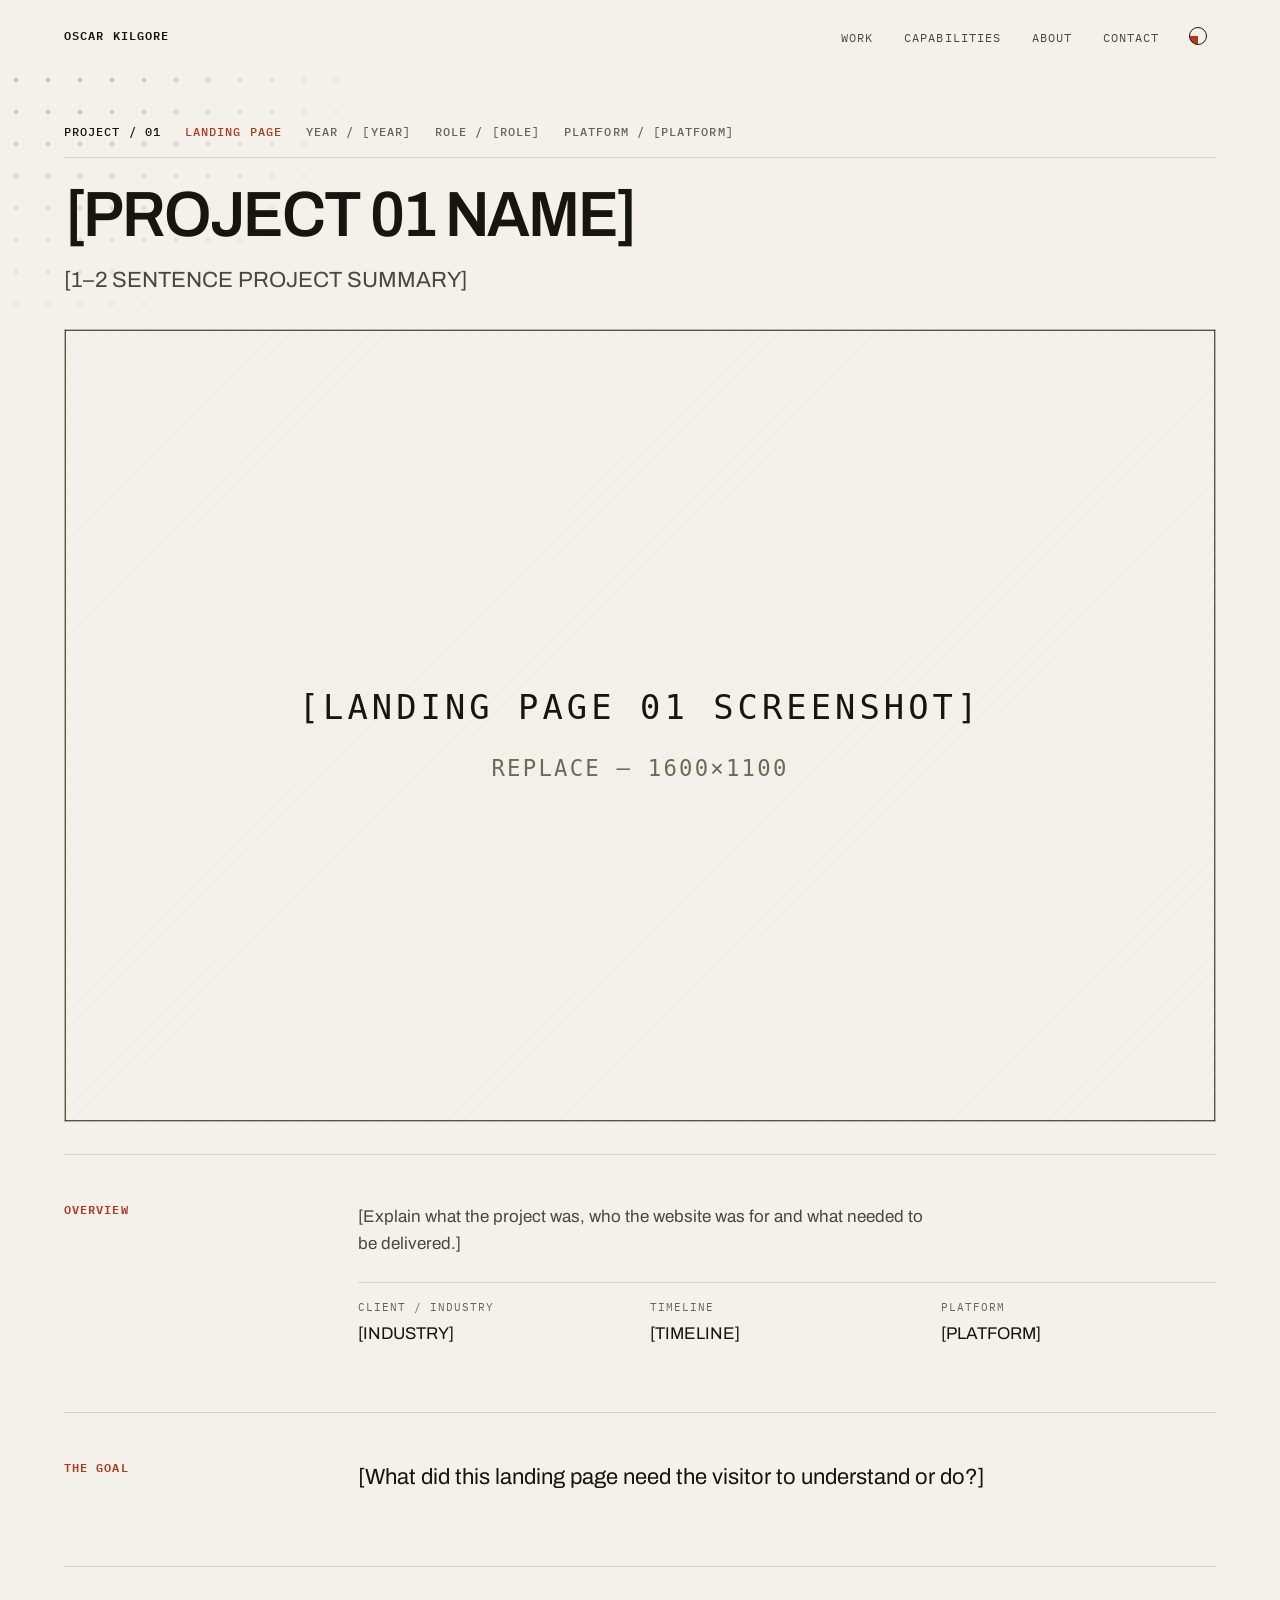
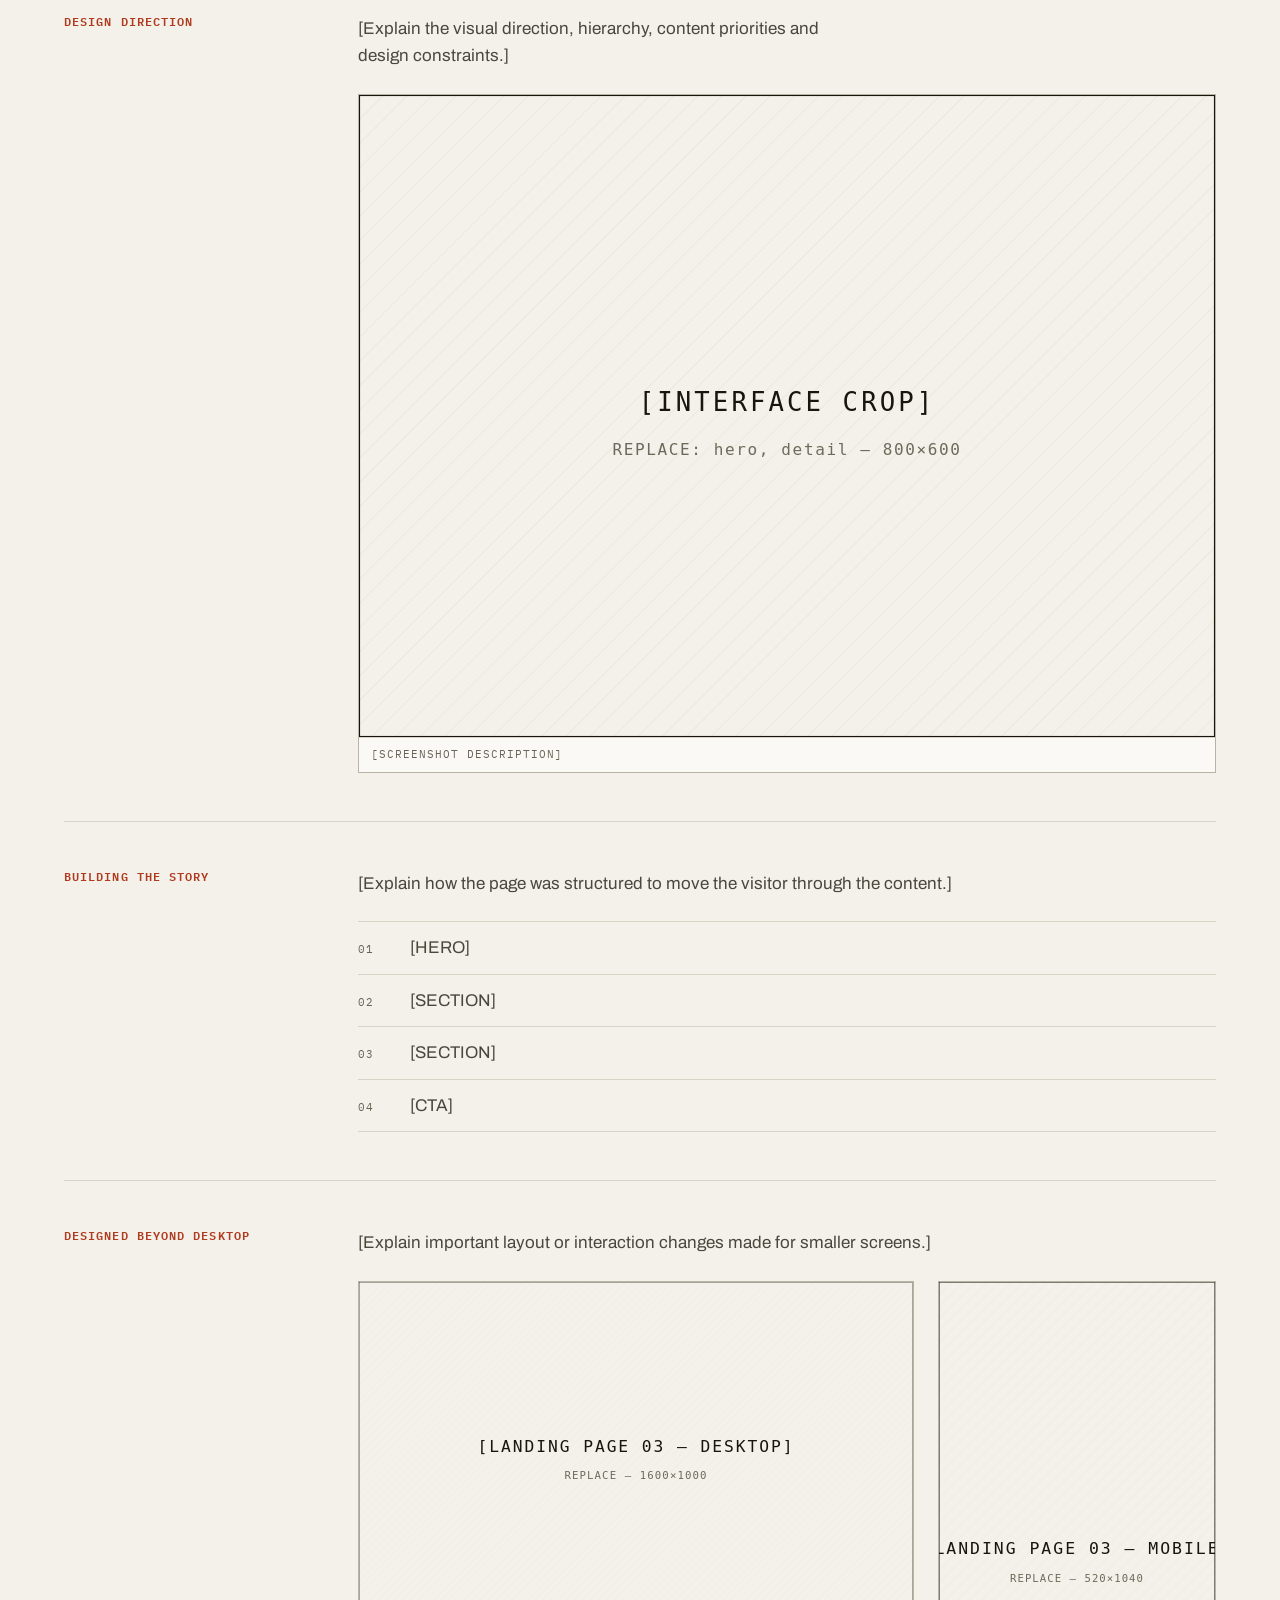
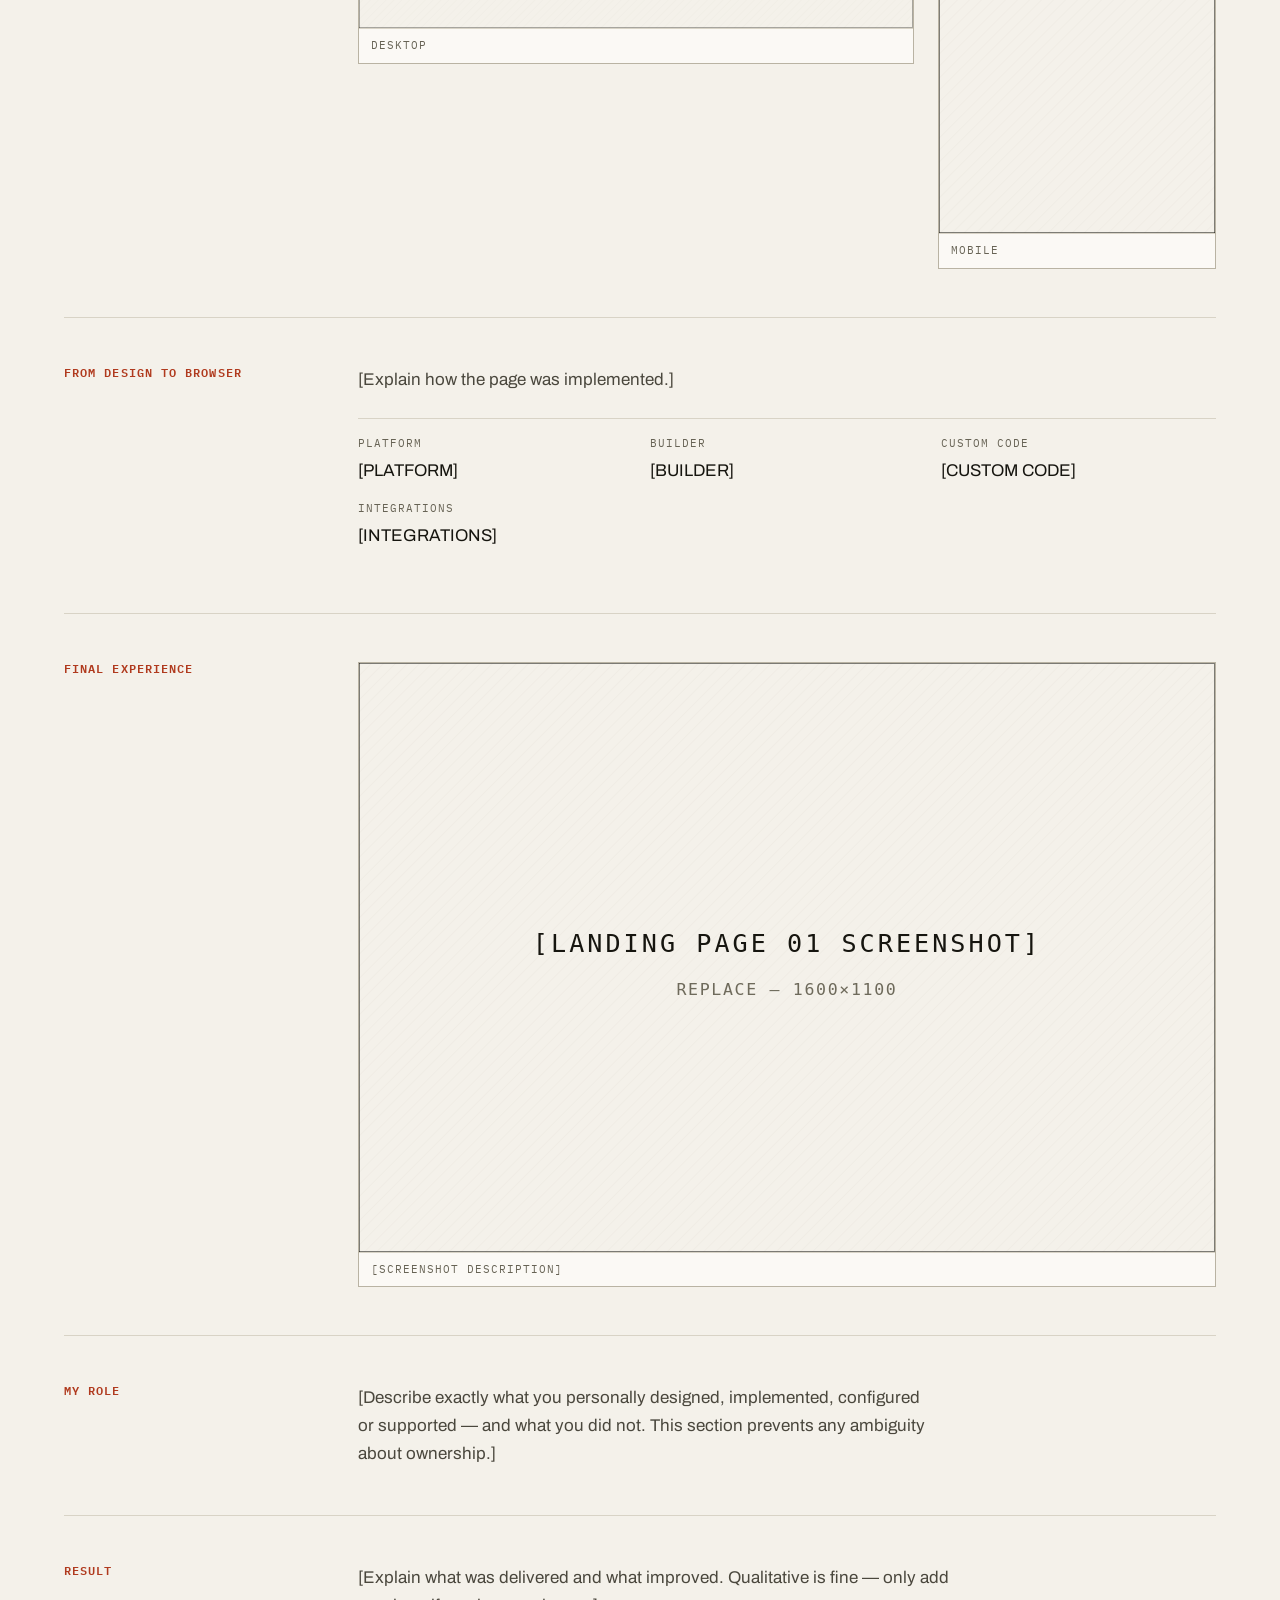
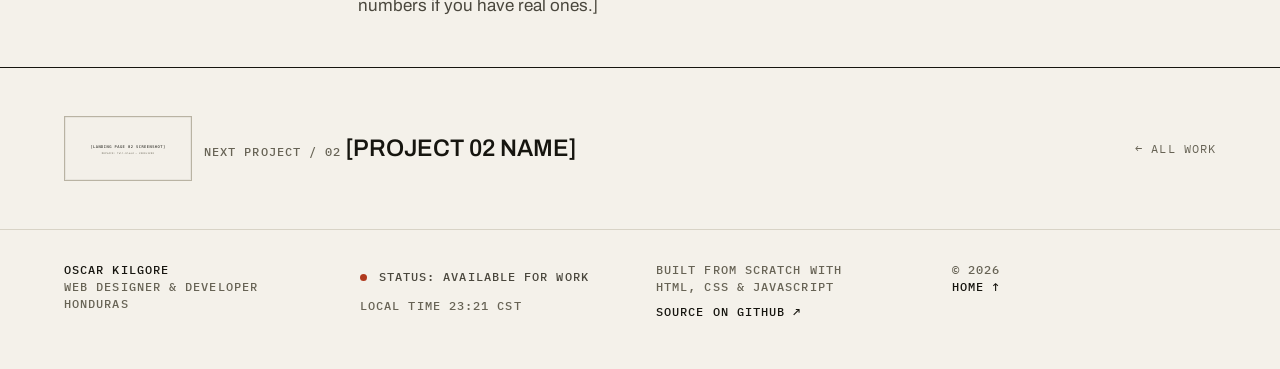
==== projects/landing-page-01/index.html @ 0d0167dd "V2: reposition as web designer & developer, add visual work and atmosphere Homepage now leads with v" ====
<!DOCTYPE html>
<html lang="en">
<head>
<meta charset="utf-8">
<meta name="viewport" content="width=device-width, initial-scale=1">

<title>[PROJECT 01 NAME] — Landing page — Oscar Kilgore</title>
<meta name="description" content="[ONE-SENTENCE PROJECT SUMMARY] — landing page designed and built by Oscar Kilgore.">
<meta name="author" content="Oscar Kilgore">

<!-- TODO: set the canonical once the domain is live. -->
<link rel="canonical" href="https://example.com/projects/landing-page-01/">
<meta property="og:type" content="article">
<meta property="og:title" content="[PROJECT 01 NAME] — Oscar Kilgore">
<meta name="theme-color" content="#f4f1ea" media="(prefers-color-scheme: light)">
<meta name="theme-color" content="#14130f" media="(prefers-color-scheme: dark)">

<link rel="preconnect" href="https://fonts.googleapis.com">
<link rel="preconnect" href="https://fonts.gstatic.com" crossorigin>
<link rel="stylesheet" href="https://fonts.googleapis.com/css2?family=Archivo:wdth,wght@62..125,100..900&family=IBM+Plex+Mono:wght@400;500;600&display=swap">

<link rel="stylesheet" href="../../assets/css/main.css">
<link rel="stylesheet" href="../../assets/css/components.css">
<link rel="stylesheet" href="../../assets/css/responsive.css">
<link rel="stylesheet" href="../../assets/css/atmosphere.css">
<link rel="stylesheet" href="../../assets/css/project-page.css">

<script>
  document.documentElement.classList.add('js');
  try {
    var t = localStorage.getItem('ok-theme');
    if (t) document.documentElement.setAttribute('data-theme', t);
  } catch (e) {}
</script>
</head>

<body>
<a class="skip-link" href="#main">Skip to content</a>

<div class="atmos" aria-hidden="true">
  <div class="atmos__base"></div>
  <div class="atmos__glow" data-atmos-glow></div>
</div>

<header class="masthead" data-masthead>
  <div class="masthead__inner">
    <a class="wordmark" href="../../index.html" aria-label="Oscar Kilgore — home">
      O<span class="wordmark__rest">scar&nbsp;</span>K<span class="wordmark__rest">ilgore</span><span class="wordmark__dot" aria-hidden="true"></span>
    </a>
    <div class="masthead__end">
      <nav class="nav" aria-label="Primary">
        <ul class="nav__list">
          <li><a class="nav__link" href="../../index.html#work"><span class="nav__roll" aria-hidden="true"><span>Work</span><span>Work</span></span><span class="visually-hidden">Work</span></a></li>
          <li><a class="nav__link" href="../../index.html#capabilities"><span class="nav__roll" aria-hidden="true"><span>Capabilities</span><span>Capabilities</span></span><span class="visually-hidden">Capabilities</span></a></li>
          <li><a class="nav__link" href="../../index.html#about"><span class="nav__roll" aria-hidden="true"><span>About</span><span>About</span></span><span class="visually-hidden">About</span></a></li>
          <li><a class="nav__link" href="../../index.html#contact"><span class="nav__roll" aria-hidden="true"><span>Contact</span><span>Contact</span></span><span class="visually-hidden">Contact</span></a></li>
        </ul>
      </nav>

      <div class="theme" data-theme-picker>
        <button class="theme__trigger" type="button" aria-expanded="false" aria-controls="theme-panel" aria-label="Colour theme" data-theme-trigger>
          <span class="theme__chip" aria-hidden="true"></span>
        </button>
        <div class="theme__panel" id="theme-panel" hidden data-theme-panel>
          <span class="theme__caption mono">Palette</span>
          <div class="theme__wheel" role="radiogroup" aria-label="Colour theme">
            <button class="theme__option" type="button" role="radio" aria-checked="true" tabindex="0" data-theme-value="auto" style="--chip-paper:#f4f1ea;--chip-ink:#16150f;--chip-accent:#14130f"><span class="theme__chip" aria-hidden="true"></span>Auto</button>
            <button class="theme__option" type="button" role="radio" aria-checked="false" tabindex="-1" data-theme-value="paper" style="--chip-paper:#f4f1ea;--chip-ink:#16150f;--chip-accent:#b03a1e"><span class="theme__chip" aria-hidden="true"></span>Paper</button>
            <button class="theme__option" type="button" role="radio" aria-checked="false" tabindex="-1" data-theme-value="blueprint" style="--chip-paper:#eef1f5;--chip-ink:#10151c;--chip-accent:#2b4a9b"><span class="theme__chip" aria-hidden="true"></span>Blueprint</button>
            <button class="theme__option" type="button" role="radio" aria-checked="false" tabindex="-1" data-theme-value="moss" style="--chip-paper:#f2f0e6;--chip-ink:#14170f;--chip-accent:#3f6b3a"><span class="theme__chip" aria-hidden="true"></span>Moss</button>
            <button class="theme__option" type="button" role="radio" aria-checked="false" tabindex="-1" data-theme-value="ink" style="--chip-paper:#14130f;--chip-ink:#efebe0;--chip-accent:#e4643f"><span class="theme__chip" aria-hidden="true"></span>Ink</button>
            <button class="theme__option" type="button" role="radio" aria-checked="false" tabindex="-1" data-theme-value="carbon" style="--chip-paper:#0f1216;--chip-ink:#e6ebf2;--chip-accent:#e0a020"><span class="theme__chip" aria-hidden="true"></span>Carbon</button>
          </div>
        </div>
      </div>
    </div>
  </div>
</header>

<main id="main">

  <!-- ======================================================================
       Project hero
       ====================================================================== -->
  <section class="pp-hero shell">
    <p class="pp-hero__meta mono">
      <span class="mono--ink">Project / 01</span>
      <span class="mono--accent">Landing page</span>
      <span>Year / [YEAR]</span>
      <span>Role / [ROLE]</span>
      <span>Platform / [PLATFORM]</span>
    </p>

    <h1 class="pp-hero__title">[PROJECT 01 NAME]</h1>
    <p class="pp-hero__summary">[1–2 SENTENCE PROJECT SUMMARY]</p>

    <figure class="shot pp-hero__shot">
      <img src="../../assets/images/placeholders/landing-01.svg" alt="Placeholder: landing page 01 hero screenshot" width="1600" height="1100" fetchpriority="high" decoding="async">
    </figure>
  </section>

  <div class="pp-body shell">

  <section class="pp-section">
    <div class="pp-section__inner">
      <h2 class="pp-section__title">Overview</h2>
      <div class="pp-section__content">
        <div class="pp-prose">
        <p>[Explain what the project was, who the website was for and what needed to be delivered.]</p>
        </div>
        <dl class="pp-facts">
          <div><dt>Client / industry</dt><dd>[INDUSTRY]</dd></div>
          <div><dt>Timeline</dt><dd>[TIMELINE]</dd></div>
          <div><dt>Platform</dt><dd>[PLATFORM]</dd></div>
        </dl>
        <!-- Delete any fact above that has no real value. -->
      </div>
    </div>
  </section>

  <section class="pp-section">
    <div class="pp-section__inner">
      <h2 class="pp-section__title">The goal</h2>
      <div class="pp-section__content">
        <p class="pp-section__lead">[What did this landing page need the visitor to understand or do?]</p>
      </div>
    </div>
  </section>

  <section class="pp-section">
    <div class="pp-section__inner">
      <h2 class="pp-section__title">Design direction</h2>
      <div class="pp-section__content">
        <div class="pp-prose">
        <p>[Explain the visual direction, hierarchy, content priorities and design constraints.]</p>
        </div>
        <div class="pp-figures">
          <figure class="shot">
            <img src="../../assets/images/placeholders/hero-b.svg" alt="Placeholder: design detail" width="800" height="600" loading="lazy" decoding="async">
            <figcaption>[SCREENSHOT DESCRIPTION]</figcaption>
          </figure>
        </div>
      </div>
    </div>
  </section>

  <section class="pp-section">
    <div class="pp-section__inner">
      <h2 class="pp-section__title">Building the story</h2>
      <div class="pp-section__content">
        <div class="pp-prose">
        <p>[Explain how the page was structured to move the visitor through the content.]</p>
        </div>
        <ol class="pp-structure">
          <li data-step="01">[HERO]</li>
          <li data-step="02">[SECTION]</li>
          <li data-step="03">[SECTION]</li>
          <li data-step="04">[CTA]</li>
        </ol>
        <!-- Only list sections that actually exist on the page. -->
      </div>
    </div>
  </section>

  <section class="pp-section">
    <div class="pp-section__inner">
      <h2 class="pp-section__title">Designed beyond desktop</h2>
      <div class="pp-section__content">
        <div class="pp-prose">
        <p>[Explain important layout or interaction changes made for smaller screens.]</p>
        </div>
        <div class="pp-figures pp-figures--pair">
          <figure class="shot">
            <img src="../../assets/images/placeholders/landing-03.svg" alt="Placeholder: desktop layout" width="1600" height="1000" loading="lazy" decoding="async">
            <figcaption>Desktop</figcaption>
          </figure>
          <figure class="shot">
            <img src="../../assets/images/placeholders/landing-03-mobile.svg" alt="Placeholder: mobile layout" width="520" height="1040" loading="lazy" decoding="async">
            <figcaption>Mobile</figcaption>
          </figure>
        </div>
        <!-- No mobile screenshot? Delete this whole section. -->
      </div>
    </div>
  </section>

  <section class="pp-section">
    <div class="pp-section__inner">
      <h2 class="pp-section__title">From design to browser</h2>
      <div class="pp-section__content">
        <div class="pp-prose">
        <p>[Explain how the page was implemented.]</p>
        </div>
        <dl class="pp-facts">
          <div><dt>Platform</dt><dd>[PLATFORM]</dd></div>
          <div><dt>Builder</dt><dd>[BUILDER]</dd></div>
          <div><dt>Custom code</dt><dd>[CUSTOM CODE]</dd></div>
          <div><dt>Integrations</dt><dd>[INTEGRATIONS]</dd></div>
        </dl>
      </div>
    </div>
  </section>

  <section class="pp-section pp-section--final">
    <div class="pp-section__inner">
      <h2 class="pp-section__title">Final experience</h2>
      <div class="pp-section__content">
        <figure class="shot">
          <img src="../../assets/images/placeholders/landing-01.svg" alt="Placeholder: finished landing page" width="1600" height="1100" loading="lazy" decoding="async">
          <figcaption>[SCREENSHOT DESCRIPTION]</figcaption>
        </figure>
      </div>
    </div>
  </section>

  <section class="pp-section">
    <div class="pp-section__inner">
      <h2 class="pp-section__title">My role</h2>
      <div class="pp-section__content">
        <div class="pp-prose">
        <p>[Describe exactly what you personally designed, implemented, configured or supported — and what you did not. This section prevents any ambiguity about ownership.]</p>
        </div>
      </div>
    </div>
  </section>

  <section class="pp-section">
    <div class="pp-section__inner">
      <h2 class="pp-section__title">Result</h2>
      <div class="pp-section__content">
        <div class="pp-prose">
        <p>[Explain what was delivered and what improved. Qualitative is fine — only add numbers if you have real ones.]</p>
        </div>
      </div>
    </div>
  </section>
  </div>

  <!-- ======================================================================
       Project navigation
       ====================================================================== -->
  <nav class="pp-next shell" aria-label="Project navigation">
    <a class="pp-next__link" href="../../projects/landing-page-02/">
      <figure class="shot pp-next__shot">
        <img src="../../assets/images/placeholders/landing-02.svg" alt="Placeholder: landing page 02 screenshot" width="2400" height="1200" loading="lazy" decoding="async">
      </figure>
      <span>
        <span class="mono">Next project / 02</span>
        <span class="pp-next__title">[PROJECT 02 NAME]</span>
      </span>
    </a>
    <a class="pp-next__all" href="../../index.html#work"><span aria-hidden="true">←</span> All work</a>
  </nav>

</main>

<footer class="colophon shell">
  <div class="colophon__grid">
    <div>
      <p class="mono mono--ink">Oscar Kilgore</p>
      <p class="mono">Web Designer &amp; Developer</p>
      <p class="mono">Honduras</p>
    </div>
    <div>
      <p class="mono colophon__status"><span class="pip" aria-hidden="true"></span>Status: available for work</p>
      <p class="mono mt-2">Local time <span data-local-time>—</span></p>
    </div>
    <div>
      <p class="mono">Built from scratch with<br>HTML, CSS &amp; JavaScript</p>
      <p class="mono mt-2"><a class="link" href="https://github.com/Oskr10/okilgore" target="_blank" rel="noopener" data-cursor="external">Source on GitHub ↗</a></p>
    </div>
    <div>
      <p class="mono">&copy; <span data-year>2026</span></p>
      <p class="mono"><a class="link" href="../../index.html">Home ↑</a></p>
    </div>
  </div>
</footer>

<script src="../../assets/js/utils.js" defer></script>
<script src="../../assets/js/theme.js" defer></script>
<script src="../../assets/js/atmosphere.js" defer></script>
<script src="../../assets/js/cursor.js" defer></script>
<script src="../../assets/js/magnetic.js" defer></script>
<script src="../../assets/js/main.js" defer></script>
</body>
</html>
---- assets/css/main.css ----
/* ==========================================================================
   main.css — design tokens, reset, base typography, layout primitives
   Oscar Kilgore — portfolio
   --------------------------------------------------------------------------
   Load order: main.css → components.css → responsive.css
   Everything below is mobile-first. Breakpoint work lives in responsive.css.
   ========================================================================== */

/* --------------------------------------------------------------------------
   1. Tokens
   -------------------------------------------------------------------------- */

:root {
  /* --- Colour ------------------------------------------------------------
     Warm off-white paper, warm near-black ink, one accent (vermilion).
     Every value below is contrast-checked against its intended background;
     --ink-3 is the lightest text tone permitted on --paper (4.8:1).        */
  --paper:        #f4f1ea;
  --paper-sunk:   #ece8de;  /* recessed bands, code wells */
  --paper-raised: #fbf9f5;  /* preview surfaces */
  --ink:          #16150f;  /* primary type                      16.3:1 */
  --ink-2:        #4a473d;  /* secondary type                     8.4:1 */
  --ink-3:        #676355;  /* metadata, mono labels              4.8:1 */
  --rule:         #d8d3c6;  /* hairlines */
  --rule-strong:  #b9b3a3;
  --accent:       #b03a1e;  /* interaction, labels, links         5.4:1 */
  --accent-wash:  rgba(176, 58, 30, 0.08);

  /* --- Derived surfaces ---------------------------------------------------
     ONE formula, every palette. Because --ink is always the contrast colour
     of its theme, mixing toward it darkens light palettes and lightens dark
     ones automatically — no per-theme pattern values anywhere.

     97% lands at roughly 2.5 L* on light themes and 3.0 L* on dark: read as
     texture, not as a grid. The value is capped by contrast, not taste —
     every text tone still clears AA when it lands directly on a pattern
     stroke. See the contrast note in README.

     --card-bg exists so Opening Hand cards have a guaranteed OPAQUE surface.
     The pattern must never show through a card.                            */
  --pattern:           transparent;   /* fallback: no pattern at all */
  --pattern-sunk:      transparent;
  --card-bg:           var(--paper-raised);
  --card-bg-personal:  var(--paper-sunk);

  /* Spotlight position, written by atmosphere.js. */
  --glow-x: 50%;
  --glow-y: 30%;

  /* --- Type --------------------------------------------------------------
     Two families only. Archivo is a variable font (wght 100–900,
     wdth 62–125) — the weight axis drives the hero interaction, and the
     width axis gives display type range without loading a third family.  */
  --font-sans: "Archivo", "Helvetica Neue", Helvetica, Arial, sans-serif;
  --font-mono: "IBM Plex Mono", ui-monospace, "SFMono-Regular", Consolas, monospace;

  /* Fluid type scale. Ratio ~1.22 mobile, ~1.30 desktop. */
  --fs-micro:   0.6875rem;                                    /* 11px  mono ticks */
  --fs-mono:    0.75rem;                                      /* 12px  labels     */
  --fs-body:    clamp(1rem, 0.97rem + 0.15vw, 1.0625rem);     /* 16–17 */
  --fs-lead:    clamp(1.125rem, 1.04rem + 0.42vw, 1.375rem);  /* 18–22 */
  --fs-3:       clamp(1.25rem, 1.14rem + 0.55vw, 1.5rem);     /* 20–24 */
  --fs-2:       clamp(1.75rem, 1.25rem + 2.5vw, 3rem);        /* 28–48 */
  --fs-1:       clamp(2.25rem, 1.4rem + 4.2vw, 4rem);         /* 36–64 */
  --fs-display: clamp(2.5rem, 1.1rem + 6.2vw, 5.5rem);        /* 40–88 */
  --fs-index:   clamp(1.5rem, 0.95rem + 2.6vw, 2.75rem);      /* project titles */
  --fs-numeral: clamp(2.5rem, 1.5rem + 4.5vw, 5rem);          /* oversize numerals */

  --lh-tight:  1.02;
  --lh-snug:   1.14;
  --lh-normal: 1.5;
  --lh-loose:  1.62;

  --tracking-mono: 0.09em;
  --tracking-display: -0.025em;

  --measure: 60ch;       /* comfortable reading width */
  --measure-narrow: 44ch;

  /* --- Space -------------------------------------------------------------
     One scale, used everywhere. No arbitrary pixel values in components.  */
  --sp-1: 0.25rem;
  --sp-2: 0.5rem;
  --sp-3: 0.75rem;
  --sp-4: 1rem;
  --sp-5: 1.5rem;
  --sp-6: 2rem;
  --sp-7: 3rem;
  --sp-8: 4rem;
  --sp-9: 6rem;
  --sp-10: 8rem;

  /* Section rhythm and page gutters scale with viewport, not breakpoints. */
  --section-y: clamp(4rem, 9vw, 8.5rem);
  --page-x:    clamp(1.25rem, 5vw, 5rem);
  --gutter:    clamp(1rem, 2vw, 2rem);
  --grid-cols: 12;

  /* --- Motion ------------------------------------------------------------
     Fast = state feedback. Medium = element transitions.
     Slow = reveals and large transforms. Spring is for pointer-driven
     movement only (magnetic, preview inertia).                            */
  --dur-fast:   160ms;
  --dur-med:    320ms;
  --dur-slow:   640ms;
  --ease-out:    cubic-bezier(0.22, 1, 0.36, 1);
  --ease-in-out: cubic-bezier(0.65, 0, 0.35, 1);
  --ease-spring: cubic-bezier(0.34, 1.4, 0.5, 1);

  --hairline: 1px;
  --focus-ring: 2px;
}

/* Default behaviour ("auto"): follow the operating system. */
@media (prefers-color-scheme: dark) {
  :root {
    --paper:        #14130f;
    --paper-sunk:   #1b1a15;
    --paper-raised: #201e18;
    --ink:          #efebe0;
    --ink-2:        #b4ae9e;
    --ink-3:        #8d8878;
    --rule:         #2e2c25;
    --rule-strong:  #45423a;
    --accent:       #e4643f;
    --accent-wash:  rgba(228, 100, 63, 0.11);
  }
}

/* --------------------------------------------------------------------------
   1b. Palettes
   --------------------------------------------------------------------------
   Every theme is the same eleven custom properties with different values —
   no component rule anywhere in the site knows a theme exists. `[data-theme]`
   is set on <html> before first paint (see the inline script in index.html)
   and outranks the media query above by specificity, so an explicit choice
   always wins over the system preference.

   `auto` deliberately declares nothing: it falls through to :root plus the
   media query.

   Contrast is checked per palette. --ink-3 is the lightest tone permitted on
   --paper in each and clears 4.5:1; every --accent clears 4.5:1 as well.
   -------------------------------------------------------------------------- */

/* Paper — warm off-white, vermilion. The default look, pinned. */
:root[data-theme="paper"] {
  --paper:        #f4f1ea;
  --paper-sunk:   #ece8de;
  --paper-raised: #fbf9f5;
  --ink:          #16150f;
  --ink-2:        #4a473d;
  --ink-3:        #676355;
  --rule:         #d8d3c6;
  --rule-strong:  #b9b3a3;
  --accent:       #b03a1e;
  --accent-wash:  rgba(176, 58, 30, 0.08);
}

/* Blueprint — cool grey paper, drafting-ink blue. */
:root[data-theme="blueprint"] {
  --paper:        #eef1f5;
  --paper-sunk:   #e3e8ef;
  --paper-raised: #f7f9fb;
  --ink:          #10151c;
  --ink-2:        #3c4654;
  --ink-3:        #576475;
  --rule:         #cdd5df;
  --rule-strong:  #a6b1c0;
  --accent:       #2b4a9b;
  --accent-wash:  rgba(43, 74, 155, 0.08);
}

/* Moss — warm sand paper, deep green. */
:root[data-theme="moss"] {
  --paper:        #f2f0e6;
  --paper-sunk:   #e9e6d9;
  --paper-raised: #f9f8f2;
  --ink:          #14170f;
  --ink-2:        #454a3a;
  --ink-3:        #5f6451;
  --rule:         #d7d3c2;
  --rule-strong:  #b4b09c;
  --accent:       #3f6b3a;
  --accent-wash:  rgba(63, 107, 58, 0.09);
}

/* Ink — warm dark, ember. */
:root[data-theme="ink"] {
  --paper:        #14130f;
  --paper-sunk:   #1b1a15;
  --paper-raised: #201e18;
  --ink:          #efebe0;
  --ink-2:        #b4ae9e;
  --ink-3:        #8d8878;
  --rule:         #2e2c25;
  --rule-strong:  #45423a;
  --accent:       #e4643f;
  --accent-wash:  rgba(228, 100, 63, 0.11);
}

/* Carbon — cool near-black, signal amber. */
:root[data-theme="carbon"] {
  --paper:        #0f1216;
  --paper-sunk:   #151920;
  --paper-raised: #1b2028;
  --ink:          #e6ebf2;
  --ink-2:        #a3adbb;
  --ink-3:        #7e8995;
  --rule:         #262c35;
  --rule-strong:  #3a424e;
  --accent:       #e0a020;
  --accent-wash:  rgba(224, 160, 32, 0.11);
}

/* --------------------------------------------------------------------------
   2. Reset — only what is actually needed
   -------------------------------------------------------------------------- */

*,
*::before,
*::after { box-sizing: border-box; }

html {
  -webkit-text-size-adjust: 100%;
  scroll-behavior: smooth;
  scroll-padding-top: 6rem; /* clears the sticky masthead on anchor jumps */
}

body,
h1, h2, h3, h4, p, figure, blockquote, dl, dd, ol, ul {
  margin: 0;
}

ol[class],
ul[class] {
  list-style: none;
  padding: 0;
}

/* height:auto matters: the images carry width/height attributes to reserve
   layout space, and without it max-width:100% would squash the aspect ratio. */
img,
svg {
  display: block;
  max-width: 100%;
  height: auto;
}

button,
input,
textarea,
select {
  font: inherit;
  color: inherit;
}

/* --------------------------------------------------------------------------
   3. Base
   -------------------------------------------------------------------------- */

body {
  background-color: var(--paper);
  color: var(--ink);
  font-family: var(--font-sans);
  font-size: var(--fs-body);
  font-variation-settings: "wght" 400, "wdth" 100;
  line-height: var(--lh-loose);
  font-synthesis-weight: none;
  -webkit-font-smoothing: antialiased;
  text-rendering: optimizeLegibility;
}

/* Deliberately NOT `overflow-x: hidden` on <body>. It makes the body a
   scroll container, which breaks programmatic scrolling and position:
   sticky. The pointer-following layers are position:fixed and clamped to
   the viewport in JS, so there is nothing to clip. */

h1, h2, h3, h4 {
  font-weight: 400; /* weight comes from font-variation-settings, not synthesis */
  line-height: var(--lh-snug);
  letter-spacing: var(--tracking-display);
  text-wrap: balance;
}

p { text-wrap: pretty; }

::selection {
  background-color: var(--accent);
  color: var(--paper);
}

/* Links inherit colour by default; components opt into accent explicitly. */
a {
  color: inherit;
  text-decoration: none;
}

/* --- Focus -------------------------------------------------------------
   Visible, high-contrast, and never removed. :focus-visible keeps it off
   mouse clicks without punishing keyboard users.                         */
:focus-visible {
  outline: var(--focus-ring) solid var(--accent);
  outline-offset: 3px;
  border-radius: 1px;
}

/* --------------------------------------------------------------------------
   4. Layout primitives
   -------------------------------------------------------------------------- */

/* The page rail. Sections opt out of it deliberately (see .bleed). */
.shell {
  padding-inline: var(--page-x);
  margin-inline: auto;
  max-width: 96rem;
}

/* 12-column grid. Children position themselves with .col-* utilities so
   layouts stay declarative in the HTML rather than hidden in ad-hoc CSS. */
.grid {
  display: grid;
  grid-template-columns: repeat(var(--grid-cols), minmax(0, 1fr));
  column-gap: var(--gutter);
}

.section {
  padding-block: var(--section-y);
  position: relative;
}

.section--sunk { background-color: var(--paper-sunk); }

/* The section directly after the hero. The hero already supplies the space
   above it, so it does not need the full section rhythm on top. */
.section--after-hero { padding-top: var(--sp-6); }

/* Full-bleed hairline that sits flush with the page rail. */
.rule {
  border: 0;
  border-top: var(--hairline) solid var(--rule);
  margin: 0;
}

/* --------------------------------------------------------------------------
   5. Type utilities
   -------------------------------------------------------------------------- */

/* Monospace metadata: project numbers, categories, stack lists, status.
   Deliberately limited to small, uppercase, non-prose text. */
.mono {
  font-family: var(--font-mono);
  font-size: var(--fs-mono);
  font-weight: 500;
  letter-spacing: var(--tracking-mono);
  text-transform: uppercase;
  line-height: 1.4;
  color: var(--ink-3);
}

.mono--micro { font-size: var(--fs-micro); }
.mono--accent { color: var(--accent); }
.mono--ink { color: var(--ink); }

.lead {
  font-size: var(--fs-lead);
  line-height: var(--lh-normal);
  color: var(--ink-2);
  max-width: var(--measure);
  font-variation-settings: "wght" 380;
}

.prose {
  max-width: var(--measure);
  color: var(--ink-2);
}

.prose p + p { margin-top: var(--sp-4); }

.measure-narrow { max-width: var(--measure-narrow); }

/* The only spacing utilities on the site. Anything beyond a single-step
   nudge belongs in a component rule, not in the markup. */
.mb-5 { margin-bottom: var(--sp-5); }
.mt-2 { margin-top: var(--sp-2); }

/* Screen-reader-only, still focusable. */
.visually-hidden {
  position: absolute;
  width: 1px;
  height: 1px;
  padding: 0;
  margin: -1px;
  overflow: hidden;
  clip-path: inset(50%);
  white-space: nowrap;
}

/* Skip link — visible the moment it receives focus. */
.skip-link {
  position: absolute;
  top: var(--sp-3);
  left: var(--sp-3);
  z-index: 200;
  padding: var(--sp-3) var(--sp-4);
  background-color: var(--ink);
  color: var(--paper);
  font-family: var(--font-mono);
  font-size: var(--fs-mono);
  letter-spacing: var(--tracking-mono);
  text-transform: uppercase;
  transform: translateY(-160%);
  transition: transform var(--dur-fast) var(--ease-out);
}

.skip-link:focus-visible { transform: translateY(0); }

/* Marks unfinished content honestly rather than faking it. */
.pending {
  font-family: var(--font-mono);
  font-size: var(--fs-micro);
  letter-spacing: var(--tracking-mono);
  text-transform: uppercase;
  color: var(--accent);
  vertical-align: super;
  margin-left: 0.35em;
}

/* --------------------------------------------------------------------------
   6. Reduced motion
   --------------------------------------------------------------------------
   JS checks the same query and skips registering pointer-driven effects
   entirely (see utils.js). This block covers everything CSS-driven.
   Content is never hidden by a reveal that cannot run.
   -------------------------------------------------------------------------- */

@media (prefers-reduced-motion: reduce) {
  html { scroll-behavior: auto; }

  *,
  *::before,
  *::after {
    animation-duration: 1ms !important;
    animation-iteration-count: 1 !important;
    transition-duration: 1ms !important;
    scroll-behavior: auto !important;
  }

  /* Force every reveal to its resting state. */
  [data-reveal] > *,
  [data-reveal] {
    opacity: 1 !important;
    transform: none !important;
    clip-path: none !important;
  }
}

/* --------------------------------------------------------------------------
   Pattern colour — enabled only where color-mix() is available, so older
   browsers simply get no pattern rather than an unverified one.
   -------------------------------------------------------------------------- */

@supports (color: color-mix(in srgb, red 50%, blue)) {
  :root {
    --pattern:      color-mix(in srgb, var(--paper) 97%, var(--ink));
    --pattern-sunk: color-mix(in srgb, var(--paper-sunk) 97%, var(--ink));
  }
}
---- assets/css/components.css ----
/* ==========================================================================
   components.css — masthead, hero, work index, capabilities, contact, footer
   Oscar Kilgore — portfolio
   --------------------------------------------------------------------------
   Mobile-first. Desktop composition is layered on in responsive.css.
   Naming: block__element--modifier, state classes prefixed `is-`.
   ========================================================================== */

/* --------------------------------------------------------------------------
   Masthead
   -------------------------------------------------------------------------- */

.masthead {
  position: sticky;
  top: 0;
  z-index: 100;
  background-color: var(--paper);
  border-bottom: var(--hairline) solid transparent;
  transition: border-color var(--dur-med) var(--ease-out);
}

/* The rule only appears once the page has moved — the header is otherwise
   indistinguishable from the page, which is the point. */
.masthead.is-scrolled { border-bottom-color: var(--rule); }

.masthead__inner {
  display: flex;
  align-items: center;
  justify-content: space-between;
  gap: var(--sp-5);
  min-height: 4.5rem;
  padding-inline: var(--page-x);
  margin-inline: auto;
  max-width: 96rem;
}

/* Nav, theme wheel and menu button travel together on the right, so the
   masthead stays a two-part composition at every width. */
.masthead__end {
  display: flex;
  align-items: center;
  gap: clamp(0.75rem, 1.6vw, 1.75rem);
}

/* --- Wordmark ----------------------------------------------------------
   Reads "Oscar Kilgore" at rest. Once scrolled it contracts to "OK" by
   collapsing the two trailing letter groups; hovering or focusing expands
   it again. The transition is a discrete state change, not a per-frame
   animation, so animating max-inline-size here is cheap and safe.        */

.wordmark {
  display: inline-flex;
  align-items: baseline;
  font-size: var(--fs-mono);
  font-family: var(--font-mono);
  font-weight: 600;
  letter-spacing: var(--tracking-mono);
  text-transform: uppercase;
  white-space: nowrap;
  color: var(--ink);
  padding-block: var(--sp-2);
}

.wordmark__rest {
  display: inline-block;
  max-inline-size: 8ch;
  overflow: hidden;
  transition:
    max-inline-size var(--dur-med) var(--ease-in-out),
    opacity var(--dur-fast) var(--ease-out);
}

.masthead.is-scrolled .wordmark__rest {
  max-inline-size: 0;
  opacity: 0;
}

.masthead.is-scrolled .wordmark:hover .wordmark__rest,
.masthead.is-scrolled .wordmark:focus-visible .wordmark__rest {
  max-inline-size: 8ch;
  opacity: 1;
}

.wordmark__dot {
  inline-size: 0.3rem;
  block-size: 0.3rem;
  margin-inline-start: 0.55ch;
  border-radius: 50%;
  background-color: var(--accent);
  transform: scale(0);
  transition: transform var(--dur-med) var(--ease-spring);
}

.masthead.is-scrolled .wordmark__dot { transform: scale(1); }

/* --- Navigation --------------------------------------------------------
   Rolling-text hover: two stacked copies of the label inside a clipped
   box, moved with transform only.                                        */

.nav { display: none; } /* shown from the tablet breakpoint up */

.nav__list {
  display: flex;
  align-items: center;
  gap: clamp(1.25rem, 2.4vw, 2.5rem);
}

.nav__link {
  position: relative;
  display: inline-flex;
  align-items: baseline;
  gap: 0.1em;
  padding-block: var(--sp-3);
  font-family: var(--font-mono);
  font-size: var(--fs-mono);
  letter-spacing: var(--tracking-mono);
  text-transform: uppercase;
  color: var(--ink-2);
  transition: color var(--dur-fast) var(--ease-out);
}

.nav__roll {
  display: block;
  block-size: 1.4em;
  overflow: hidden;
}

.nav__roll span {
  display: block;
  transition: transform var(--dur-med) var(--ease-out);
}

.nav__link:hover .nav__roll span,
.nav__link:focus-visible .nav__roll span { transform: translateY(-100%); }

.nav__link:hover,
.nav__link:focus-visible { color: var(--ink); }

/* Active-section indicator. Set by main.js via aria-current. */
.nav__link::after {
  content: "";
  position: absolute;
  inset-inline: 0;
  bottom: var(--sp-2);
  block-size: var(--hairline);
  background-color: var(--accent);
  transform: scaleX(0);
  transform-origin: left;
  transition: transform var(--dur-med) var(--ease-out);
}

.nav__link[aria-current="true"] { color: var(--ink); }
.nav__link[aria-current="true"]::after { transform: scaleX(1); }

/* --- Mobile menu -------------------------------------------------------- */

.nav-toggle {
  display: inline-flex;
  align-items: center;
  gap: var(--sp-2);
  padding: var(--sp-3) 0;
  background: none;
  border: 0;
  cursor: pointer;
  font-family: var(--font-mono);
  font-size: var(--fs-mono);
  letter-spacing: var(--tracking-mono);
  text-transform: uppercase;
  color: var(--ink);
}

.nav-toggle__glyph {
  inline-size: 1.125rem;
  block-size: var(--hairline);
  background-color: currentColor;
  box-shadow: 0 -5px 0 currentColor, 0 5px 0 currentColor;
  transition: box-shadow var(--dur-fast) var(--ease-out);
}

.nav-toggle[aria-expanded="true"] .nav-toggle__glyph {
  box-shadow: 0 0 0 currentColor, 0 0 0 currentColor;
}

.drawer {
  position: fixed;
  inset: 4.5rem 0 auto 0;
  z-index: 99;
  background-color: var(--paper);
  border-block: var(--hairline) solid var(--rule);
  padding: var(--sp-4) var(--page-x) var(--sp-6);
  transform: translateY(-101%);
  visibility: hidden;
  transition:
    transform var(--dur-med) var(--ease-in-out),
    visibility 0s linear var(--dur-med);
}

.drawer.is-open {
  transform: translateY(0);
  visibility: visible;
  transition-delay: 0s;
}

.drawer__link {
  display: flex;
  align-items: baseline;
  justify-content: space-between;
  gap: var(--sp-4);
  padding-block: var(--sp-4);
  border-bottom: var(--hairline) solid var(--rule);
  font-size: var(--fs-3);
  font-variation-settings: "wght" 500;
}

.drawer__link:last-child { border-bottom: 0; }
.drawer__link:active { color: var(--accent); }

/* --------------------------------------------------------------------------
   Theme wheel
   --------------------------------------------------------------------------
   A swatch button in the masthead that opens a wheel of palettes. The chips
   are drawn with conic-gradients from three per-option custom properties,
   so each one is a literal preview of the palette it applies — no images,
   no hardcoded colours in the markup beyond the palette values themselves.
   -------------------------------------------------------------------------- */

.theme {
  position: relative;
  display: flex;
  align-items: center;
}

.theme__trigger {
  display: grid;
  place-items: center;
  inline-size: 2.25rem;
  block-size: 2.25rem;
  padding: 0;
  background: none;
  border: 0;
  cursor: pointer;
  color: var(--ink);
}

/* Quarter of accent, remainder paper, ringed in ink — the site's three
   working colours in one 18px mark. */
.theme__chip {
  inline-size: 1.125rem;
  block-size: 1.125rem;
  border-radius: 50%;
  border: var(--hairline) solid var(--chip-ink, var(--ink));
  background:
    conic-gradient(
      from 180deg,
      var(--chip-accent, var(--accent)) 0 25%,
      var(--chip-paper, var(--paper)) 25% 100%
    );
  transition: transform var(--dur-med) var(--ease-spring);
}

.theme__trigger:hover .theme__chip { transform: rotate(90deg) scale(1.08); }
.theme__trigger[aria-expanded="true"] .theme__chip { transform: rotate(180deg); }

/* --- Panel ------------------------------------------------------------- */

.theme__panel {
  position: absolute;
  top: calc(100% + var(--sp-2));
  right: 0;
  z-index: 10;
  inline-size: max-content;
  max-inline-size: min(19rem, calc(100vw - 2 * var(--page-x)));
  padding: var(--sp-4);
  background-color: var(--paper-raised);
  border: var(--hairline) solid var(--ink);
  box-shadow: 0 12px 32px rgb(0 0 0 / 0.14);
}

.theme__panel[hidden] { display: none; }

.theme__caption {
  display: block;
  margin-bottom: var(--sp-3);
  color: var(--ink-3);
}

.theme__wheel {
  display: grid;
  grid-template-columns: repeat(3, minmax(0, 1fr));
  gap: var(--sp-3);
}

.theme__option {
  display: grid;
  justify-items: center;
  gap: var(--sp-2);
  padding: var(--sp-2) var(--sp-1);
  background: none;
  border: var(--hairline) solid transparent;
  cursor: pointer;
  font-family: var(--font-mono);
  font-size: var(--fs-micro);
  letter-spacing: 0.06em;
  text-transform: uppercase;
  color: var(--ink-3);
  transition:
    color var(--dur-fast) var(--ease-out),
    border-color var(--dur-fast) var(--ease-out);
}

.theme__option .theme__chip {
  inline-size: 1.5rem;
  block-size: 1.5rem;
}

.theme__option:hover { color: var(--ink); }
.theme__option:hover .theme__chip { transform: rotate(90deg); }

.theme__option[aria-checked="true"] {
  color: var(--ink);
  border-color: var(--rule-strong);
}

.theme__option[aria-checked="true"] .theme__chip {
  box-shadow: 0 0 0 2px var(--paper-raised), 0 0 0 3px var(--accent);
}

.theme__note {
  margin-top: var(--sp-4);
  padding-top: var(--sp-3);
  border-top: var(--hairline) solid var(--rule);
  color: var(--ink-3);
  text-transform: none;
  letter-spacing: 0.02em;
  line-height: 1.5;
}

/* --------------------------------------------------------------------------
   Buttons & inline links
   -------------------------------------------------------------------------- */

.btn {
  --btn-fg: var(--paper);
  --btn-bg: var(--ink);
  position: relative;
  display: inline-flex;
  align-items: center;
  gap: var(--sp-3);
  padding: var(--sp-4) var(--sp-6);
  background-color: var(--btn-bg);
  color: var(--btn-fg);
  font-family: var(--font-mono);
  font-size: var(--fs-mono);
  letter-spacing: var(--tracking-mono);
  text-transform: uppercase;
  cursor: pointer;
  transition: background-color var(--dur-fast) var(--ease-out);
  will-change: transform; /* magnetic.js writes transform here */
}

.btn:hover { --btn-bg: var(--accent); }
.btn:active { transform: scale(0.985); }

.btn--quiet {
  --btn-fg: var(--ink);
  --btn-bg: transparent;
  border: var(--hairline) solid var(--rule-strong);
}

.btn--quiet:hover {
  --btn-bg: transparent;
  --btn-fg: var(--accent);
  border-color: var(--accent);
}

.btn__arrow {
  display: inline-block;
  transition: transform var(--dur-med) var(--ease-out);
}

.btn:hover .btn__arrow { transform: translateX(0.3em); }

/* Underline that draws from the left on hover and retracts to the right —
   directional, so it reads as a deliberate stroke rather than a fade. */
.link {
  position: relative;
  color: var(--ink);
  padding-bottom: 0.1em;
  background-image: linear-gradient(var(--accent), var(--accent));
  background-repeat: no-repeat;
  background-position: 0 100%;
  background-size: 0% var(--hairline);
  transition:
    background-size var(--dur-med) var(--ease-out),
    color var(--dur-fast) var(--ease-out);
}

.link:hover,
.link:focus-visible {
  color: var(--accent);
  background-size: 100% var(--hairline);
}

/* --------------------------------------------------------------------------
   Hero
   --------------------------------------------------------------------------
   Deliberately shorter than the viewport: the Selected Work rule and
   heading sit just below the fold line on a laptop, so the page reads as
   continuous rather than as a landing screen.
   -------------------------------------------------------------------------- */

/* Sized so that on a 900px-tall laptop the Selected Work heading and the
   top of project 01 sit just below the fold — the page reads as continuous
   rather than as a landing screen you have to scroll past. */
.hero {
  padding-block: clamp(2rem, 3.5vw, 3rem) clamp(1.75rem, 2.5vw, 2rem);
}

.hero__label {
  display: flex;
  flex-wrap: wrap;
  align-items: center;
  gap: var(--sp-3);
  margin-bottom: var(--sp-6);
}

.hero__label-sep {
  inline-size: clamp(1.5rem, 4vw, 3.5rem);
  block-size: var(--hairline);
  background-color: var(--rule-strong);
}

/* --- The headline ------------------------------------------------------
   main.js splits this into per-character spans and drives `--w` (weight)
   from pointer proximity. Each span's inline-size is frozen at the peak
   weight on init, so varying the weight never reflows the paragraph.
   Without JS this stays a plain, correctly-weighted heading.             */

.hero__headline {
  font-size: var(--fs-display);
  line-height: var(--lh-tight);
  letter-spacing: -0.03em;
  font-variation-settings: "wght" 560, "wdth" 96;
  max-width: 18ch;
  margin-bottom: var(--sp-6);
}

.hero__headline .vf-word { display: inline-block; }

.hero__headline .vf-char {
  display: inline-block;
  text-align: center; /* glyph stays centred inside its frozen-width box */
  font-variation-settings: "wght" var(--w, 560), "wdth" var(--wd, 96);
  /* No transition: the value is already interpolated per frame in JS.
     A CSS transition here would fight the rAF loop and lag the pointer. */
}

/* Em dash gets a touch of accent — a single small typographic signal. */
.hero__headline .vf-char[data-char="—"] { color: var(--accent); }

.hero__body { margin-bottom: var(--sp-7); }

.hero__meta {
  display: flex;
  flex-wrap: wrap;
  gap: var(--sp-5) var(--sp-7);
  padding-top: var(--sp-5);
  border-top: var(--hairline) solid var(--rule);
  margin-bottom: var(--sp-7);
}

.hero__meta dt {
  font-family: var(--font-mono);
  font-size: var(--fs-micro);
  letter-spacing: var(--tracking-mono);
  text-transform: uppercase;
  color: var(--ink-3);
  margin-bottom: var(--sp-1);
}

.hero__meta dd {
  font-size: var(--fs-body);
  font-variation-settings: "wght" 500;
}

/* Live availability pip. Two-step animation so it reads as a heartbeat,
   not a blink. Disabled wholesale by the reduced-motion block. */
.pip {
  display: inline-block;
  inline-size: 0.45rem;
  block-size: 0.45rem;
  margin-inline-end: 0.5ch;
  border-radius: 50%;
  background-color: var(--accent);
  animation: pip 2.8s var(--ease-in-out) infinite;
}

@keyframes pip {
  0%, 82%, 100% { opacity: 1; transform: scale(1); }
  88%           { opacity: 0.35; transform: scale(0.72); }
}

.hero__actions {
  display: flex;
  flex-wrap: wrap;
  gap: var(--sp-4);
}

/* --------------------------------------------------------------------------
   Section headers
   -------------------------------------------------------------------------- */

.section__head {
  display: flex;
  flex-wrap: wrap;
  align-items: baseline;
  justify-content: space-between;
  gap: var(--sp-4);
  padding-bottom: var(--sp-5);
  margin-bottom: var(--sp-6);
  border-bottom: var(--hairline) solid var(--ink);
}

.section__title {
  font-size: var(--fs-mono);
  font-family: var(--font-mono);
  font-weight: 600;
  letter-spacing: var(--tracking-mono);
  text-transform: uppercase;
  color: var(--ink);
}

.section__note {
  color: var(--ink-3);
  font-size: var(--fs-body);
  max-width: 42ch;
}

/* An honest build note. Delete the element when Phase 2 ships. */
.build-note {
  display: flex;
  align-items: flex-start;
  gap: var(--sp-3);
  padding: var(--sp-4);
  margin-bottom: var(--sp-6);
  border-left: 2px solid var(--accent);
  background-color: var(--accent-wash);
  font-family: var(--font-mono);
  font-size: var(--fs-micro);
  letter-spacing: 0.04em;
  line-height: 1.6;
  color: var(--ink-2);
  text-transform: uppercase;
}

.build-note[hidden] { display: none; }

/* --------------------------------------------------------------------------
   Selected work — editorial index
   --------------------------------------------------------------------------
   Rows, not cards. The only containers are hairlines. On desktop the row
   becomes a four-column composition; see responsive.css.
   -------------------------------------------------------------------------- */

.index { border-top: var(--hairline) solid var(--rule); }

.index__row { border-bottom: var(--hairline) solid var(--rule); }

.index__link {
  display: grid;
  gap: var(--sp-2);
  padding-block: var(--sp-5);
  transition: opacity var(--dur-med) var(--ease-out);
}

/* Dim the rest of the index while one row is active — the section as a
   whole responds, which is what makes it feel like an index and not a
   list of buttons. Applied by projects.js on the <ol>. */
.index.is-engaged .index__row:not(.is-active) .index__link { opacity: 0.38; }

.index__num {
  color: var(--ink-3);
  transition:
    color var(--dur-fast) var(--ease-out),
    transform var(--dur-med) var(--ease-out);
}

.index__title {
  font-size: var(--fs-index);
  line-height: 1.08;
  font-variation-settings: "wght" 520, "wdth" 98;
  transition:
    transform var(--dur-med) var(--ease-out),
    font-variation-settings var(--dur-med) var(--ease-out);
}

.index__summary {
  color: var(--ink-2);
  max-width: 46ch;
  font-size: var(--fs-body);
}

.index__cat { color: var(--accent); }

.index__stack {
  display: flex;
  flex-wrap: wrap;
  gap: var(--sp-1) var(--sp-3);
  font-family: var(--font-mono);
  font-size: var(--fs-micro);
  letter-spacing: 0.05em;
  text-transform: uppercase;
  color: var(--ink-3);
}

.index__stack li + li::before {
  content: "/";
  margin-inline-end: var(--sp-3);
  color: var(--rule-strong);
}

.index__cta {
  display: inline-flex;
  align-items: center;
  gap: var(--sp-2);
  color: var(--ink-3);
  transition: color var(--dur-fast) var(--ease-out);
}

.index__cta-arrow { transition: transform var(--dur-med) var(--ease-out); }

/* Hover / focus state — pointer devices only. Keyboard focus gets the same
   treatment via :focus-visible so the two paths never diverge. */
@media (hover: hover) and (pointer: fine) {
  .index__row.is-active .index__num { color: var(--accent); transform: translateX(0.25rem); }
  .index__row.is-active .index__title {
    transform: translateX(0.75rem);
    font-variation-settings: "wght" 660, "wdth" 100;
  }
  .index__row.is-active .index__cta { color: var(--accent); }
  .index__row.is-active .index__cta-arrow { transform: translateX(0.35rem); }
}

.index__link:focus-visible .index__num { color: var(--accent); }
.index__link:focus-visible .index__cta { color: var(--accent); }

/* Inline thumbnail. Visible on touch/no-JS; the cursor preview replaces it
   on fine-pointer devices (the `js` class is set before first paint). */
.index__thumb {
  display: block;
  max-inline-size: 32rem;
  margin-top: var(--sp-3);
  border: var(--hairline) solid var(--rule);
  background-color: var(--paper-raised);
}

.js .index__thumb { display: none; }

@media (hover: none) {
  .js .index__thumb { display: block; }
}

/* --- Cursor-following preview -------------------------------------------
   One fixed layer, moved with translate3d only. projects.js clamps it to
   the viewport and flips it to the opposite side of the pointer so it can
   never sit on top of the row you are reading.                          */

/* The layer owns translation only (written every frame by JS, never
   transitioned). The frame inside owns the scale-in, so the CSS transition
   and the rAF loop never write to the same property. */
.preview {
  position: fixed;
  top: 0;
  left: 0;
  z-index: 90;
  inline-size: clamp(16rem, 22vw, 24rem);
  pointer-events: none;
  opacity: 0;
  transform: translate3d(-100vw, 0, 0);
  transition: opacity var(--dur-med) var(--ease-out);
  will-change: transform, opacity;
}

.preview.is-visible { opacity: 1; }

.preview__frame {
  position: relative;
  aspect-ratio: 16 / 10;
  overflow: hidden;
  background-color: var(--paper-raised);
  border: var(--hairline) solid var(--ink);
  transform: scale(0.94);
  transition: transform var(--dur-med) var(--ease-spring);
}

.preview.is-visible .preview__frame { transform: scale(1); }

.preview__img {
  inline-size: 100%;
  block-size: 100%;
  object-fit: cover;
}

.preview__label {
  position: absolute;
  inset-inline: 0;
  bottom: 0;
  padding: var(--sp-2) var(--sp-3);
  background-color: var(--ink);
  color: var(--paper);
  font-family: var(--font-mono);
  font-size: var(--fs-micro);
  letter-spacing: var(--tracking-mono);
  text-transform: uppercase;
}

/* --------------------------------------------------------------------------
   Problem-solving
   --------------------------------------------------------------------------
   Understated on purpose. The evidence is the list, not the styling.
   -------------------------------------------------------------------------- */

.problem__headline {
  font-size: var(--fs-2);
  line-height: 1.12;
  font-variation-settings: "wght" 500, "wdth" 97;
  max-width: 20ch;
  margin-bottom: var(--sp-5);
}

.problem__list { margin-top: var(--sp-6); }

.problem__item {
  display: grid;
  grid-template-columns: 2.5rem 1fr;
  gap: var(--sp-3);
  align-items: baseline;
  padding-block: var(--sp-4);
  border-top: var(--hairline) solid var(--rule);
  color: var(--ink-2);
}

.problem__item:last-child { border-bottom: var(--hairline) solid var(--rule); }

.problem__item::before {
  content: attr(data-n);
  font-family: var(--font-mono);
  font-size: var(--fs-micro);
  letter-spacing: var(--tracking-mono);
  color: var(--ink-3);
}

/* --------------------------------------------------------------------------
   Capabilities
   --------------------------------------------------------------------------
   Six groups set as columns separated by hairlines. No cards, no icons.
   -------------------------------------------------------------------------- */

.caps {
  display: grid;
  gap: var(--sp-6);
  margin-top: var(--sp-6);
}

.caps__group { border-top: var(--hairline) solid var(--ink); padding-top: var(--sp-4); }

.caps__name {
  font-family: var(--font-mono);
  font-size: var(--fs-mono);
  font-weight: 600;
  letter-spacing: var(--tracking-mono);
  text-transform: uppercase;
  color: var(--accent);
  margin-bottom: var(--sp-4);
}

.caps__list { display: grid; gap: var(--sp-2); }

.caps__list li {
  font-size: var(--fs-body);
  line-height: 1.35;
  color: var(--ink-2);
  font-variation-settings: "wght" 420;
}

/* --------------------------------------------------------------------------
   About
   -------------------------------------------------------------------------- */

.about__heading {
  font-size: var(--fs-1);
  line-height: 1.06;
  font-variation-settings: "wght" 560, "wdth" 94;
  margin-bottom: var(--sp-6);
}

.about__prose p { font-size: var(--fs-lead); line-height: var(--lh-normal); }
.about__prose p + p { margin-top: var(--sp-5); }

/* Oversize section numeral, offset off the grid and parallaxed on scroll. */
.numeral {
  font-family: var(--font-mono);
  font-size: var(--fs-numeral);
  font-weight: 300;
  line-height: 1;
  color: var(--rule);
  letter-spacing: -0.02em;
  user-select: none;
  will-change: transform;
}

/* --------------------------------------------------------------------------
   Contact
   -------------------------------------------------------------------------- */

.contact__headline {
  font-size: var(--fs-display);
  line-height: 0.98;
  letter-spacing: -0.035em;
  font-variation-settings: "wght" 600, "wdth" 92;
  margin-bottom: var(--sp-6);
}

.contact__channels { border-top: var(--hairline) solid var(--ink); margin-top: var(--sp-7); }

.contact__channel {
  display: flex;
  align-items: baseline;
  justify-content: space-between;
  gap: var(--sp-4);
  padding-block: var(--sp-4);
  border-bottom: var(--hairline) solid var(--rule);
  transition: transform var(--dur-med) var(--ease-out);
}

/* Row nudges inward on hover. Transform, not padding — a hover state has
   no business triggering layout. */
@media (hover: hover) and (pointer: fine) {
  a.contact__channel:hover { transform: translateX(var(--sp-3)); }
}

.contact__channel-value {
  font-size: var(--fs-3);
  font-variation-settings: "wght" 500;
}

a.contact__channel:hover .contact__channel-value { color: var(--accent); }

.contact__channel-ext {
  display: inline-block;
  transition: transform var(--dur-med) var(--ease-out);
}

a.contact__channel:hover .contact__channel-ext { transform: translate(0.25rem, -0.25rem); }

/* --------------------------------------------------------------------------
   Footer
   -------------------------------------------------------------------------- */

.colophon {
  border-top: var(--hairline) solid var(--rule);
  padding-block: var(--sp-6) var(--sp-7);
}

.colophon__grid {
  display: grid;
  gap: var(--sp-5);
}

.colophon__status {
  display: inline-flex;
  align-items: center;
  gap: var(--sp-2);
  color: var(--ink-2);
}

/* --------------------------------------------------------------------------
   Contextual cursor
   --------------------------------------------------------------------------
   The native cursor is never hidden. This is an additional label that
   appears only over elements declaring `data-cursor`, so it communicates
   context without taking over pointer feedback.
   -------------------------------------------------------------------------- */

.cursor {
  position: fixed;
  top: 0;
  left: 0;
  z-index: 150;
  display: flex;
  align-items: center;
  gap: var(--sp-2);
  padding: var(--sp-2) var(--sp-3);
  background-color: var(--ink);
  color: var(--paper);
  font-family: var(--font-mono);
  font-size: var(--fs-micro);
  letter-spacing: var(--tracking-mono);
  text-transform: uppercase;
  white-space: nowrap;
  pointer-events: none;
  opacity: 0;
  transform: translate3d(-100vw, 0, 0);
  transition: opacity var(--dur-fast) var(--ease-out);
  will-change: transform, opacity;
}

.cursor.is-visible { opacity: 1; }

/* --------------------------------------------------------------------------
   Reveals
   --------------------------------------------------------------------------
   Three distinct behaviours, chosen per content type rather than one
   translateY applied to everything:
     mask  — headline type wiped in from below a clipped edge
     rule  — a hairline drawing out from the left, children following
     rise  — short, small-amplitude lift for body/meta blocks
   -------------------------------------------------------------------------- */

/* Every hidden starting state is scoped to `.js`, which is set inline in
   <head> before first paint. Without JavaScript the content is simply
   present — a reveal that can never fire must not hide anything. */

/* padding-bottom keeps descenders from being clipped by the mask edge. */
.js [data-reveal="mask"] { overflow: hidden; padding-bottom: 0.14em; }

.js [data-reveal="mask"] > * {
  transform: translateY(105%);
  transition: transform var(--dur-slow) var(--ease-out);
}

.js [data-reveal="mask"].is-in > * { transform: translateY(0); }

.js [data-reveal="rule"] {
  border-top-color: transparent;
  position: relative;
}

.js [data-reveal="rule"]::before {
  content: "";
  position: absolute;
  inset-block-start: 0;
  inset-inline: 0;
  block-size: var(--hairline);
  background-color: var(--rule);
  transform: scaleX(0);
  transform-origin: left;
  transition: transform var(--dur-slow) var(--ease-out);
}

.js [data-reveal="rule"].is-in::before { transform: scaleX(1); }

.js [data-reveal="rise"] {
  opacity: 0;
  transform: translateY(1rem);
  transition:
    opacity var(--dur-slow) var(--ease-out),
    transform var(--dur-slow) var(--ease-out);
}

.js [data-reveal="rise"].is-in {
  opacity: 1;
  transform: none;
}

/* Stagger is expressed as a custom property set in the HTML, so the delay
   stays visible where the markup order is. */
.js [data-reveal] { transition-delay: calc(var(--i, 0) * 60ms); }
.js [data-reveal="mask"] > * { transition-delay: calc(var(--i, 0) * 60ms); }

/* --------------------------------------------------------------------------
   Debug grid — Alt+G. A developer easter egg that also documents the grid.
   -------------------------------------------------------------------------- */

.grid-overlay {
  position: fixed;
  inset: 0;
  z-index: 190;
  pointer-events: none;
  display: none;
  padding-inline: var(--page-x);
  margin-inline: auto;
  max-width: 96rem;
}

.grid-overlay.is-on { display: grid; }

.grid-overlay span { background-color: var(--accent-wash); }

/* ==========================================================================
   V2 — visual work
   --------------------------------------------------------------------------
   Added for the designer/developer repositioning. The rule throughout: real
   screenshots carry the visual weight, so these components are frames and
   metadata, never decoration.
   ========================================================================== */

/* --------------------------------------------------------------------------
   Shared figure treatment
   --------------------------------------------------------------------------
   A hairline and a flat surface. No rounded corners beyond 2px, no drop
   shadows, no device mockups, no perspective — the website in the screenshot
   is the visual.
   -------------------------------------------------------------------------- */

.shot {
  display: block;
  margin: 0;
  background-color: var(--card-bg);
  border: var(--hairline) solid var(--rule-strong);
  overflow: hidden;
}

.shot img {
  display: block;
  inline-size: 100%;
  block-size: auto;
  transition: transform var(--dur-slow) var(--ease-out);
}

/* Screenshots are always visible; hover only adds emphasis. */
@media (hover: hover) and (pointer: fine) {
  a:hover .shot img { transform: scale(1.015); }
}

.shot figcaption {
  padding: var(--sp-2) var(--sp-3);
  border-top: var(--hairline) solid var(--rule);
  font-family: var(--font-mono);
  font-size: var(--fs-micro);
  letter-spacing: var(--tracking-mono);
  text-transform: uppercase;
  color: var(--ink-3);
}

/* --------------------------------------------------------------------------
   Hero visual composition
   -------------------------------------------------------------------------- */

.hero__visual {
  position: relative;
  margin-top: var(--sp-6);
}

.hero__shot--main { position: relative; z-index: 1; }
.hero__shot--b,
.hero__shot--c { display: none; }

/* --------------------------------------------------------------------------
   Project — shared metadata
   -------------------------------------------------------------------------- */

.project { position: relative; padding-block: var(--sp-7); }
.project + .project { border-top: var(--hairline) solid var(--rule); }

.project__eyebrow {
  display: flex;
  flex-wrap: wrap;
  gap: var(--sp-2) var(--sp-4);
  margin-bottom: var(--sp-3);
}

.project__title {
  font-size: var(--fs-index);
  line-height: 1.04;
  font-variation-settings: "wght" 560, "wdth" 96;
  margin-bottom: var(--sp-3);
}

.project__desc {
  color: var(--ink-2);
  max-width: 46ch;
  margin-bottom: var(--sp-5);
}

.project__meta {
  display: grid;
  gap: var(--sp-4);
  margin-bottom: var(--sp-5);
}

.project__meta dt {
  font-family: var(--font-mono);
  font-size: var(--fs-micro);
  letter-spacing: var(--tracking-mono);
  text-transform: uppercase;
  color: var(--ink-3);
  margin-bottom: var(--sp-1);
}

.project__meta dd { margin: 0; color: var(--ink); }

.project__cta {
  display: inline-flex;
  align-items: center;
  gap: var(--sp-2);
  font-family: var(--font-mono);
  font-size: var(--fs-mono);
  letter-spacing: var(--tracking-mono);
  text-transform: uppercase;
  color: var(--accent);
}

.project__cta-arrow { transition: transform var(--dur-med) var(--ease-out); }
a:hover .project__cta-arrow { transform: translateX(0.35rem); }

/* --- 02 breaks the rail entirely ---------------------------------------- */

.project--bleed .shot {
  margin-inline: calc(-1 * var(--page-x));
  border-inline: 0;
}

/* --- 03 pairs desktop with mobile --------------------------------------- */

.project__pair { position: relative; }
.project__pair-mobile { margin-top: var(--sp-4); max-inline-size: 60%; }

/* --------------------------------------------------------------------------
   More work — the two full websites
   -------------------------------------------------------------------------- */

.morework { display: grid; gap: var(--sp-7); margin-top: var(--sp-6); }

.morework__item .shot { margin-bottom: var(--sp-4); }

.morework__title {
  font-size: var(--fs-3);
  font-variation-settings: "wght" 560, "wdth" 96;
  margin-bottom: var(--sp-2);
}

.morework__desc { color: var(--ink-2); font-size: var(--fs-body); margin-bottom: var(--sp-3); }

.morework__meta {
  display: flex;
  flex-wrap: wrap;
  gap: var(--sp-2) var(--sp-4);
  margin-bottom: var(--sp-3);
}

/* --------------------------------------------------------------------------
   Beyond the build
   -------------------------------------------------------------------------- */

.beyond__headline {
  font-size: var(--fs-2);
  line-height: 1.1;
  font-variation-settings: "wght" 520, "wdth" 96;
  max-width: 22ch;
  margin-bottom: var(--sp-5);
}

.beyond__grid { display: grid; gap: var(--sp-6); margin-top: var(--sp-6); }

.beyond__group { border-top: var(--hairline) solid var(--ink); padding-top: var(--sp-4); }

.beyond__name {
  font-family: var(--font-mono);
  font-size: var(--fs-mono);
  font-weight: 600;
  letter-spacing: var(--tracking-mono);
  text-transform: uppercase;
  color: var(--accent);
  margin-bottom: var(--sp-3);
}

.beyond__list { display: grid; gap: var(--sp-2); }

.beyond__list li {
  font-family: var(--font-mono);
  font-size: var(--fs-micro);
  letter-spacing: 0.05em;
  text-transform: uppercase;
  color: var(--ink-2);
}

/* --------------------------------------------------------------------------
   About — deliberately less systematic than the rest of the page
   -------------------------------------------------------------------------- */

.about__opener {
  font-size: var(--fs-1);
  line-height: 1.04;
  font-variation-settings: "wght" 560, "wdth" 94;
  max-width: 16ch;
  margin-bottom: var(--sp-6);
}

.about__portrait { margin-bottom: var(--sp-6); }
.about__portrait img { inline-size: 100%; block-size: auto; }

.about__closer {
  margin-top: var(--sp-5);
  font-family: var(--font-mono);
  font-size: var(--fs-micro);
  letter-spacing: 0.02em;
  color: var(--ink-3);
}

/* --- Career path -------------------------------------------------------- */

.career { margin-top: var(--sp-7); border-top: var(--hairline) solid var(--ink); }

.career__item {
  display: grid;
  gap: var(--sp-1);
  padding-block: var(--sp-4);
  border-bottom: var(--hairline) solid var(--rule);
}

.career__years {
  font-family: var(--font-mono);
  font-size: var(--fs-micro);
  letter-spacing: var(--tracking-mono);
  color: var(--accent);
}

.career__role {
  font-size: var(--fs-body);
  font-variation-settings: "wght" 560;
  color: var(--ink);
}

.career__org { color: var(--ink-3); font-size: var(--fs-body); }

/* --------------------------------------------------------------------------
   Contact — V2 additions
   -------------------------------------------------------------------------- */

.contact__actions {
  display: flex;
  flex-wrap: wrap;
  gap: var(--sp-4);
  margin-top: var(--sp-6);
}

.contact__meta {
  display: flex;
  flex-wrap: wrap;
  gap: var(--sp-4) var(--sp-6);
  margin-top: var(--sp-6);
  padding-top: var(--sp-4);
  border-top: var(--hairline) solid var(--rule);
}

/* A single large line under a section head. Used sparingly — it is the only
   display-size type outside the hero, About and Contact. */
.section__statement {
  font-size: var(--fs-2);
  line-height: 1.1;
  font-variation-settings: "wght" 520, "wdth" 96;
  max-width: 24ch;
  margin-bottom: var(--sp-7);
}

.contact__label { margin-bottom: var(--sp-4); }
---- assets/css/responsive.css ----
/* ==========================================================================
   responsive.css — breakpoint composition
   Oscar Kilgore — portfolio
   --------------------------------------------------------------------------
   Everything before this file is the mobile design. These breakpoints do not
   simply widen it — each one re-composes the layout:

     40em  phone landscape / small tablet — metadata goes horizontal
     56em  tablet — nav replaces the drawer, index rows split
     64em  laptop — asymmetric grid composition begins
     90em  large desktop — columns spread, numerals move off the rail

   Breakpoints are in em so they respond to the user's font size, not just
   the viewport.
   ========================================================================== */

/* --------------------------------------------------------------------------
   40em / 640px
   -------------------------------------------------------------------------- */

@media (min-width: 40em) {
  .hero__meta {
    display: grid;
    grid-template-columns: repeat(3, minmax(0, 1fr));
    gap: var(--sp-5);
  }

  .caps { grid-template-columns: repeat(2, minmax(0, 1fr)); column-gap: var(--gutter); }

  .problem__item { grid-template-columns: 3rem 1fr; }

  .colophon__grid {
    grid-template-columns: repeat(2, minmax(0, 1fr));
    gap: var(--sp-6);
  }
}

/* --------------------------------------------------------------------------
   56em / 896px — the nav appears, the index becomes a two-track row
   -------------------------------------------------------------------------- */

@media (min-width: 56em) {
  .nav { display: block; }
  .nav-toggle,
  .drawer { display: none; }

  /* Index row: number, title block, metadata block, action.
     Title and summary share a track so the summary hangs under the title
     rather than being pushed into its own full-width line. */
  .index__link {
    grid-template-columns: 3.5rem minmax(0, 1.2fr) minmax(0, 0.8fr) 8rem;
    grid-template-areas:
      "num title   cat   cta"
      "num summary stack cta";
    align-items: start;
    column-gap: var(--gutter);
    row-gap: var(--sp-3);
    padding-block: var(--sp-6);
  }

  .index__num     { grid-area: num; padding-top: 0.45em; }
  .index__title   { grid-area: title; }
  .index__summary { grid-area: summary; }
  .index__cat     { grid-area: cat; padding-top: 0.5em; }
  .index__stack   { grid-area: stack; }
  .index__cta     { grid-area: cta; justify-self: end; padding-top: 0.55em; }

  /* Only reachable without JavaScript — the thumbnail is otherwise the
     cursor preview. Kept on its own row so it cannot disturb the grid. */
  .index__thumb   { grid-column: 1 / -1; }

  .caps { grid-template-columns: repeat(3, minmax(0, 1fr)); }
}

/* --------------------------------------------------------------------------
   64em / 1024px — asymmetric composition
   -------------------------------------------------------------------------- */

@media (min-width: 64em) {

  /* The grid switches on here. Below this width these blocks are ordinary
     flow content — the layout is re-composed at this breakpoint rather
     than being a 12-column grid that has collapsed to one column. */
  .hero__inner,
  .problem__inner,
  .about__inner,
  .contact__inner {
    display: grid;
    grid-template-columns: repeat(var(--grid-cols), minmax(0, 1fr));
    column-gap: var(--gutter);
  }

  /* --- Hero ------------------------------------------------------------
     The headline runs wide across nine columns; the metadata sits on a
     different rail at columns 9–12 so the block is deliberately off-axis
     rather than a centred stack.                                        */
  .hero__inner { align-items: start; row-gap: var(--sp-5); }

  .hero__label    { grid-column: 1 / -1; margin-bottom: var(--sp-4); }
  .hero__headline { grid-column: 1 / span 9; max-width: none; }
  .hero__body     { grid-column: 1 / span 6; margin-bottom: 0; }
  .hero__meta     { grid-column: 9 / -1; grid-template-columns: 1fr; gap: var(--sp-3); padding-top: var(--sp-4); margin-bottom: 0; }
  .hero__actions  { grid-column: 1 / span 6; margin-top: var(--sp-4); }

  /* --- Problem: sticky headline against a scrolling list --------------- */
  .problem__inner { row-gap: var(--sp-6); }

  .problem__aside {
    grid-column: 1 / span 5;
    position: sticky;
    top: 8rem;
    align-self: start;
  }

  .problem__content { grid-column: 7 / -1; }
  .problem__list { margin-top: 0; }

  /* --- About: prose inset, numeral hanging in the left margin ---------- */
  .about__inner { row-gap: var(--sp-6); }
  .about__numeral { grid-column: 1 / span 2; }
  .about__body    { grid-column: 4 / span 8; }

  /* --- Capabilities ---------------------------------------------------- */
  .caps__inner { grid-column: 1 / -1; }

  /* --- Contact --------------------------------------------------------- */
  .contact__headline-wrap { grid-column: 1 / span 8; }
  .contact__body          { grid-column: 1 / span 6; }
  .contact__channels      { grid-column: 1 / span 9; }
  .contact__aside         { grid-column: 11 / -1; align-self: end; text-align: right; }

  /* --- Footer ---------------------------------------------------------- */
  .colophon__grid { grid-template-columns: repeat(4, minmax(0, 1fr)); }

  /* Section heads gain a right-aligned counter once there is room. */
  .section__head { flex-wrap: nowrap; }
  .section__note { flex: 1 1 auto; text-align: right; max-width: 46ch; margin-left: auto; }
}

/* --------------------------------------------------------------------------
   90em / 1440px — more air, wider tracks
   -------------------------------------------------------------------------- */

@media (min-width: 90em) {
  .index__link {
    grid-template-columns: 5rem minmax(0, 1.25fr) minmax(0, 0.75fr) 10rem;
  }

  .hero__headline { grid-column: 1 / span 8; }
  .about__body    { grid-column: 4 / span 7; }
}


/* --------------------------------------------------------------------------
   V2 — visual work composition
   --------------------------------------------------------------------------
   The four project layouts are deliberately different from one another. That
   variation is the point: five identical cards would undo the whole exercise.
   -------------------------------------------------------------------------- */

@media (min-width: 48em) {
  .morework { grid-template-columns: repeat(2, minmax(0, 1fr)); gap: var(--gutter); }
  .beyond__grid { grid-template-columns: repeat(2, minmax(0, 1fr)); column-gap: var(--gutter); }
  .caps { grid-template-columns: repeat(2, minmax(0, 1fr)); }
  .project__meta { grid-template-columns: repeat(2, minmax(0, 1fr)); }
}

@media (min-width: 64em) {
  /* --- Hero: the collage overlaps into the right rail ------------------ */
  .hero__visual {
    grid-column: 1 / -1;
    display: grid;
    grid-template-columns: repeat(var(--grid-cols), minmax(0, 1fr));
    column-gap: var(--gutter);
    align-items: start;
    margin-top: var(--sp-7);
  }

  .hero__shot--main { grid-column: 1 / span 8; grid-row: 1; }

  /* The two crops overlap the dominant shot rather than sitting beside it. */
  .hero__shot--b {
    display: block;
    grid-column: 8 / span 4;
    grid-row: 1;
    margin-top: 22%;
    z-index: 2;
  }

  .hero__shot--c {
    display: block;
    grid-column: 11 / span 2;
    grid-row: 1;
    margin-top: -8%;
    z-index: 3;
  }

  /* --- 01: asymmetric split, image bleeds past the right rail ---------- */
  .project--split {
    display: grid;
    grid-template-columns: repeat(var(--grid-cols), minmax(0, 1fr));
    column-gap: var(--gutter);
    align-items: start;
  }

  .project--split .project__body {
    grid-column: 1 / span 4;
    position: sticky;
    top: 7rem;
  }

  .project--split .project__figure {
    grid-column: 5 / -1;
    margin-inline-end: calc(-1 * var(--page-x));
  }

  /* --- 02: text on the rail, image edge to edge ------------------------ */
  .project--bleed .project__head {
    display: flex;
    align-items: baseline;
    justify-content: space-between;
    gap: var(--sp-6);
    margin-bottom: var(--sp-5);
  }

  .project--bleed .project__desc { margin-bottom: 0; max-width: 52ch; }

  .project--bleed .project__foot {
    display: flex;
    align-items: flex-start;
    justify-content: space-between;
    gap: var(--sp-6);
    margin-top: var(--sp-5);
  }

  .project--bleed .project__meta {
    grid-template-columns: repeat(3, minmax(0, 1fr));
    margin-bottom: 0;
    flex: 1 1 auto;
    max-width: 44rem;
  }

  /* --- 03: desktop and mobile as one overlapping composition ----------- */
  .project--pair {
    display: grid;
    grid-template-columns: repeat(var(--grid-cols), minmax(0, 1fr));
    column-gap: var(--gutter);
    align-items: end;
  }

  .project--pair .project__body { grid-column: 1 / span 3; grid-row: 1; align-self: start; }
  .project--pair .project__pair { grid-column: 4 / -1; grid-row: 1; position: relative; }
  .project--pair .project__pair-desktop { inline-size: 88%; }

  .project--pair .project__pair-mobile {
    position: absolute;
    right: 0;
    bottom: -8%;
    inline-size: 26%;
    max-inline-size: none;
    margin-top: 0;
    z-index: 2;
  }

  /* --- Sections --------------------------------------------------------- */
  .beyond__inner {
    display: grid;
    grid-template-columns: repeat(var(--grid-cols), minmax(0, 1fr));
    column-gap: var(--gutter);
  }

  .beyond__aside { grid-column: 1 / span 5; position: sticky; top: 8rem; align-self: start; }
  .beyond__content { grid-column: 7 / -1; }
  .beyond__grid { grid-template-columns: repeat(2, minmax(0, 1fr)); margin-top: 0; }

  .caps { grid-template-columns: repeat(4, minmax(0, 1fr)); }

  .morework { grid-template-columns: repeat(2, minmax(0, 1fr)); }

  /* --- About: portrait breaks the grid slightly ------------------------ */
  .about__inner { align-items: start; }
  .about__portrait { grid-column: 1 / span 3; grid-row: 1; margin-top: var(--sp-8); }
  .about__body { grid-column: 5 / span 7; grid-row: 1; }
  .career { grid-column: 5 / span 7; }

  .career__item {
    grid-template-columns: 9rem 1fr 1fr;
    gap: var(--sp-4);
    align-items: baseline;
  }
}

@media (min-width: 90em) {
  .project--split .project__body { grid-column: 1 / span 3; }
  .project--split .project__figure { grid-column: 4 / -1; }
}

/* --------------------------------------------------------------------------
   Pointer / input capability
   --------------------------------------------------------------------------
   Capability queries, not width queries. A touchscreen laptop gets the
   touch treatment for hover-dependent affordances regardless of size.
   -------------------------------------------------------------------------- */

/* No hover available: the row already shows its thumbnail inline, so the
   call to action needs to read as a link rather than a hover reveal. */
@media (hover: none) {
  .index__cta { color: var(--accent); }
  .preview,
  .cursor { display: none; }
}

/* Coarse pointers get larger hit areas on the compact rows. */
@media (pointer: coarse) {
  .nav__link,
  .contact__channel,
  .drawer__link { min-block-size: 2.75rem; }

  .theme__trigger {
    inline-size: 2.75rem;
    block-size: 2.75rem;
  }
}

/* The theme panel is anchored to its trigger, which sits close enough to the
   right edge that a trigger-anchored popover runs off-screen on a phone.
   Below the tablet breakpoint it is pinned to the page gutters instead. */
@media (max-width: 34em) {
  .theme__panel {
    position: fixed;
    top: 4.75rem;
    right: var(--page-x);
    left: var(--page-x);
    max-inline-size: none;
    inline-size: auto;
  }
}

/* --------------------------------------------------------------------------
   Print — the resume is a PDF, but a printed page should still be legible.
   -------------------------------------------------------------------------- */

@media print {
  .masthead,
  .preview,
  .cursor,
  .grid-overlay,
  .hero__actions,
  .build-note { display: none !important; }

  body { background: #fff; color: #000; font-size: 11pt; }
  .index__link { break-inside: avoid; }
  a[href^="http"]::after { content: " (" attr(href) ")"; font-size: 9pt; }
}
---- assets/css/atmosphere.css ----
/* ==========================================================================
   atmosphere.css — background pattern and cursor spotlight
   Oscar Kilgore — portfolio
   --------------------------------------------------------------------------
   Two fixed layers behind the page. Both are purely decorative: aria-hidden,
   pointer-transparent, and carrying no information.

   THE PERFORMANCE PROBLEM THIS SOLVES
   The obvious build is a full-viewport radial-gradient whose position follows
   the pointer. That repaints the entire screen every frame. Instead:

     .atmos            fixed, full-screen, mask = the cross pattern
       .atmos__base    full-screen, flat --pattern colour
       .atmos__glow    900x900 radial gradient, moved with translate3d only

   The mask is computed once and never recalculates. Only a transform changes
   per frame, so the effect is compositor-only.

   Because the mask clips BOTH children to 1px crosses, the accent can only
   ever appear inside those strokes. There is no visible circle and no glowing
   blob — the cursor appears to tint the grid underneath the page.
   ========================================================================== */

.atmos {
  position: fixed;
  inset: 0;
  z-index: 0;
  pointer-events: none;
  overflow: hidden;

  /* A small technical cross, repeated every 32px. Drawn as a mask so the
     colour comes from --pattern rather than being baked into the SVG. */
  --cross: url("data:image/svg+xml,%3Csvg xmlns='http://www.w3.org/2000/svg' width='32' height='32'%3E%3Cpath d='M16 13v6M13 16h6' stroke='%23000' stroke-width='1' fill='none'/%3E%3C/svg%3E");

  -webkit-mask-image: var(--cross);
  mask-image: var(--cross);
  -webkit-mask-size: 32px 32px;
  mask-size: 32px 32px;
  -webkit-mask-repeat: repeat;
  mask-repeat: repeat;
}

.atmos__base {
  position: absolute;
  inset: 0;
  background-color: var(--pattern);
}

/* The moving part. Sized generously so its soft edge is never visible, and
   translated from its own centre so --glow-x/--glow-y read as the pointer. */
.atmos__glow {
  position: absolute;
  top: 0;
  left: 0;
  inline-size: 900px;
  block-size: 900px;
  margin: -450px 0 0 -450px;
  background: radial-gradient(
    circle closest-side,
    var(--accent) 0%,
    color-mix(in srgb, var(--accent) 45%, transparent) 38%,
    transparent 70%
  );
  opacity: 0.55;
  transform: translate3d(var(--glow-x), var(--glow-y), 0);
  will-change: transform;
}

/* Sunk bands paint their own fill over the fixed layer, so they carry a
   matching pattern of their own. The spotlight does not reach inside them —
   an accepted trade for keeping the approved banding. */
.section--sunk { position: relative; }

.section--sunk::before {
  content: "";
  position: absolute;
  inset: 0;
  pointer-events: none;
  background-color: var(--pattern-sunk);
  -webkit-mask-image: url("data:image/svg+xml,%3Csvg xmlns='http://www.w3.org/2000/svg' width='32' height='32'%3E%3Cpath d='M16 13v6M13 16h6' stroke='%23000' stroke-width='1' fill='none'/%3E%3C/svg%3E");
  mask-image: url("data:image/svg+xml,%3Csvg xmlns='http://www.w3.org/2000/svg' width='32' height='32'%3E%3Cpath d='M16 13v6M13 16h6' stroke='%23000' stroke-width='1' fill='none'/%3E%3C/svg%3E");
  -webkit-mask-size: 32px 32px;
  mask-size: 32px 32px;
}

.section--sunk > * { position: relative; }

/* Content sits above the fixed layer. */
.masthead,
main,
.colophon { position: relative; z-index: 1; }

/* --------------------------------------------------------------------------
   Touch / no-pointer: the glow parks at per-section positions instead of
   following anything. atmosphere.js sets --glow-x/--glow-y on scroll into
   view; the transition is what makes it read as atmosphere rather than
   as a moving object.
   -------------------------------------------------------------------------- */

@media (hover: none), (pointer: coarse) {
  .atmos__glow {
    inline-size: 120vmax;
    block-size: 120vmax;
    margin: calc(-60vmax) 0 0 calc(-60vmax);
    opacity: 0.4;
    transition: transform 1.2s var(--ease-in-out);
    will-change: auto;
  }
}

/* --------------------------------------------------------------------------
   Reduced motion — the pattern stays (it is texture, not movement), the
   glow parks in one place and never moves again.
   -------------------------------------------------------------------------- */

@media (prefers-reduced-motion: reduce) {
  .atmos__glow {
    transition: none;
    transform: translate3d(50vw, 30vh, 0);
  }
}

/* Printing has no use for either layer. */
@media print {
  .atmos { display: none; }
  .section--sunk::before { display: none; }
}
---- assets/css/project-page.css ----
/* ==========================================================================
   project-page.css — case-study pages
   Oscar Kilgore — portfolio
   --------------------------------------------------------------------------
   Loaded only on pages under /projects/. Holds nothing the homepage already
   provides: the masthead, theme wheel, background layers, footer, figure
   treatment and every token are reused unchanged.
   ========================================================================== */

/* --------------------------------------------------------------------------
   Project hero
   -------------------------------------------------------------------------- */

.pp-hero { padding-block: clamp(2rem, 4vw, 3.5rem) var(--sp-6); }

.pp-hero__meta {
  display: flex;
  flex-wrap: wrap;
  gap: var(--sp-2) var(--sp-5);
  padding-bottom: var(--sp-4);
  border-bottom: var(--hairline) solid var(--rule);
  margin-bottom: var(--sp-5);
}

.pp-hero__title {
  font-size: var(--fs-1);
  line-height: 1.03;
  letter-spacing: -0.03em;
  font-variation-settings: "wght" 580, "wdth" 94;
  margin-bottom: var(--sp-4);
}

.pp-hero__summary {
  font-size: var(--fs-lead);
  line-height: var(--lh-normal);
  color: var(--ink-2);
  max-width: var(--measure);
  margin-bottom: var(--sp-6);
}

/* The hero screenshot should dominate the first screen after the title. */
.pp-hero__shot { margin-inline: calc(-1 * var(--page-x)); border-inline: 0; }

/* --------------------------------------------------------------------------
   Body sections
   -------------------------------------------------------------------------- */

.pp-section { padding-block: var(--sp-7); border-top: var(--hairline) solid var(--rule); }

.pp-section__title {
  font-family: var(--font-mono);
  font-size: var(--fs-mono);
  font-weight: 600;
  letter-spacing: var(--tracking-mono);
  text-transform: uppercase;
  color: var(--accent);
  margin-bottom: var(--sp-4);
}

.pp-section__lead {
  font-size: var(--fs-lead);
  line-height: var(--lh-normal);
  max-width: var(--measure);
  margin-bottom: var(--sp-5);
}

.pp-prose { max-width: var(--measure); color: var(--ink-2); }
.pp-prose p + p { margin-top: var(--sp-4); }

/* Fill only the fields that have content; delete the rest of the row. */
.pp-facts {
  display: grid;
  gap: var(--sp-4);
  padding-block: var(--sp-4);
  border-top: var(--hairline) solid var(--rule);
  margin-top: var(--sp-5);
}

.pp-facts dt {
  font-family: var(--font-mono);
  font-size: var(--fs-micro);
  letter-spacing: var(--tracking-mono);
  text-transform: uppercase;
  color: var(--ink-3);
  margin-bottom: var(--sp-1);
}

.pp-facts dd { margin: 0; color: var(--ink); }

/* --------------------------------------------------------------------------
   Figures
   -------------------------------------------------------------------------- */

.pp-figures { display: grid; gap: var(--sp-5); margin-top: var(--sp-5); }

/* The one section allowed to break the rail entirely. */
.pp-section--final .shot {
  margin-inline: calc(-1 * var(--page-x));
  border-inline: 0;
}

/* Page-structure breakdown: a labelled list, not a diagram. */
.pp-structure { margin-top: var(--sp-5); border-top: var(--hairline) solid var(--rule); }

.pp-structure li {
  display: grid;
  grid-template-columns: 2.5rem 1fr;
  gap: var(--sp-3);
  align-items: baseline;
  padding-block: var(--sp-3);
  border-bottom: var(--hairline) solid var(--rule);
  color: var(--ink-2);
}

.pp-structure li::before {
  content: attr(data-step);
  font-family: var(--font-mono);
  font-size: var(--fs-micro);
  letter-spacing: var(--tracking-mono);
  color: var(--ink-3);
}

/* --------------------------------------------------------------------------
   Footer navigation
   -------------------------------------------------------------------------- */

.pp-next {
  display: grid;
  gap: var(--sp-4);
  padding-block: var(--sp-7);
  border-top: var(--hairline) solid var(--ink);
}

.pp-next__link {
  display: grid;
  gap: var(--sp-3);
  align-items: center;
}

.pp-next__shot { inline-size: 8rem; }

.pp-next__title {
  font-size: var(--fs-3);
  font-variation-settings: "wght" 560, "wdth" 96;
}

.pp-next__all {
  display: inline-flex;
  align-items: center;
  gap: var(--sp-2);
  font-family: var(--font-mono);
  font-size: var(--fs-mono);
  letter-spacing: var(--tracking-mono);
  text-transform: uppercase;
  color: var(--ink-3);
}

.pp-next__all:hover { color: var(--accent); }

/* --------------------------------------------------------------------------
   Desktop
   -------------------------------------------------------------------------- */

@media (min-width: 48em) {
  .pp-facts { grid-template-columns: repeat(3, minmax(0, 1fr)); }
  .pp-figures--pair { grid-template-columns: 2fr 1fr; align-items: start; }
}

@media (min-width: 64em) {
  .pp-hero__shot,
  .pp-section--final .shot { margin-inline: 0; border-inline: var(--hairline) solid var(--rule-strong); }

  .pp-body {
    display: grid;
    grid-template-columns: repeat(var(--grid-cols), minmax(0, 1fr));
    column-gap: var(--gutter);
  }

  .pp-section { grid-column: 1 / -1; }

  /* Label in the margin, content on the reading rail. */
  .pp-section__inner {
    display: grid;
    grid-template-columns: repeat(var(--grid-cols), minmax(0, 1fr));
    column-gap: var(--gutter);
  }

  .pp-section__title { grid-column: 1 / span 3; }
  .pp-section__content { grid-column: 4 / -1; }

  .pp-next {
    grid-template-columns: 1fr auto;
    align-items: center;
  }

  .pp-next__link { grid-template-columns: 8rem 1fr; }
}
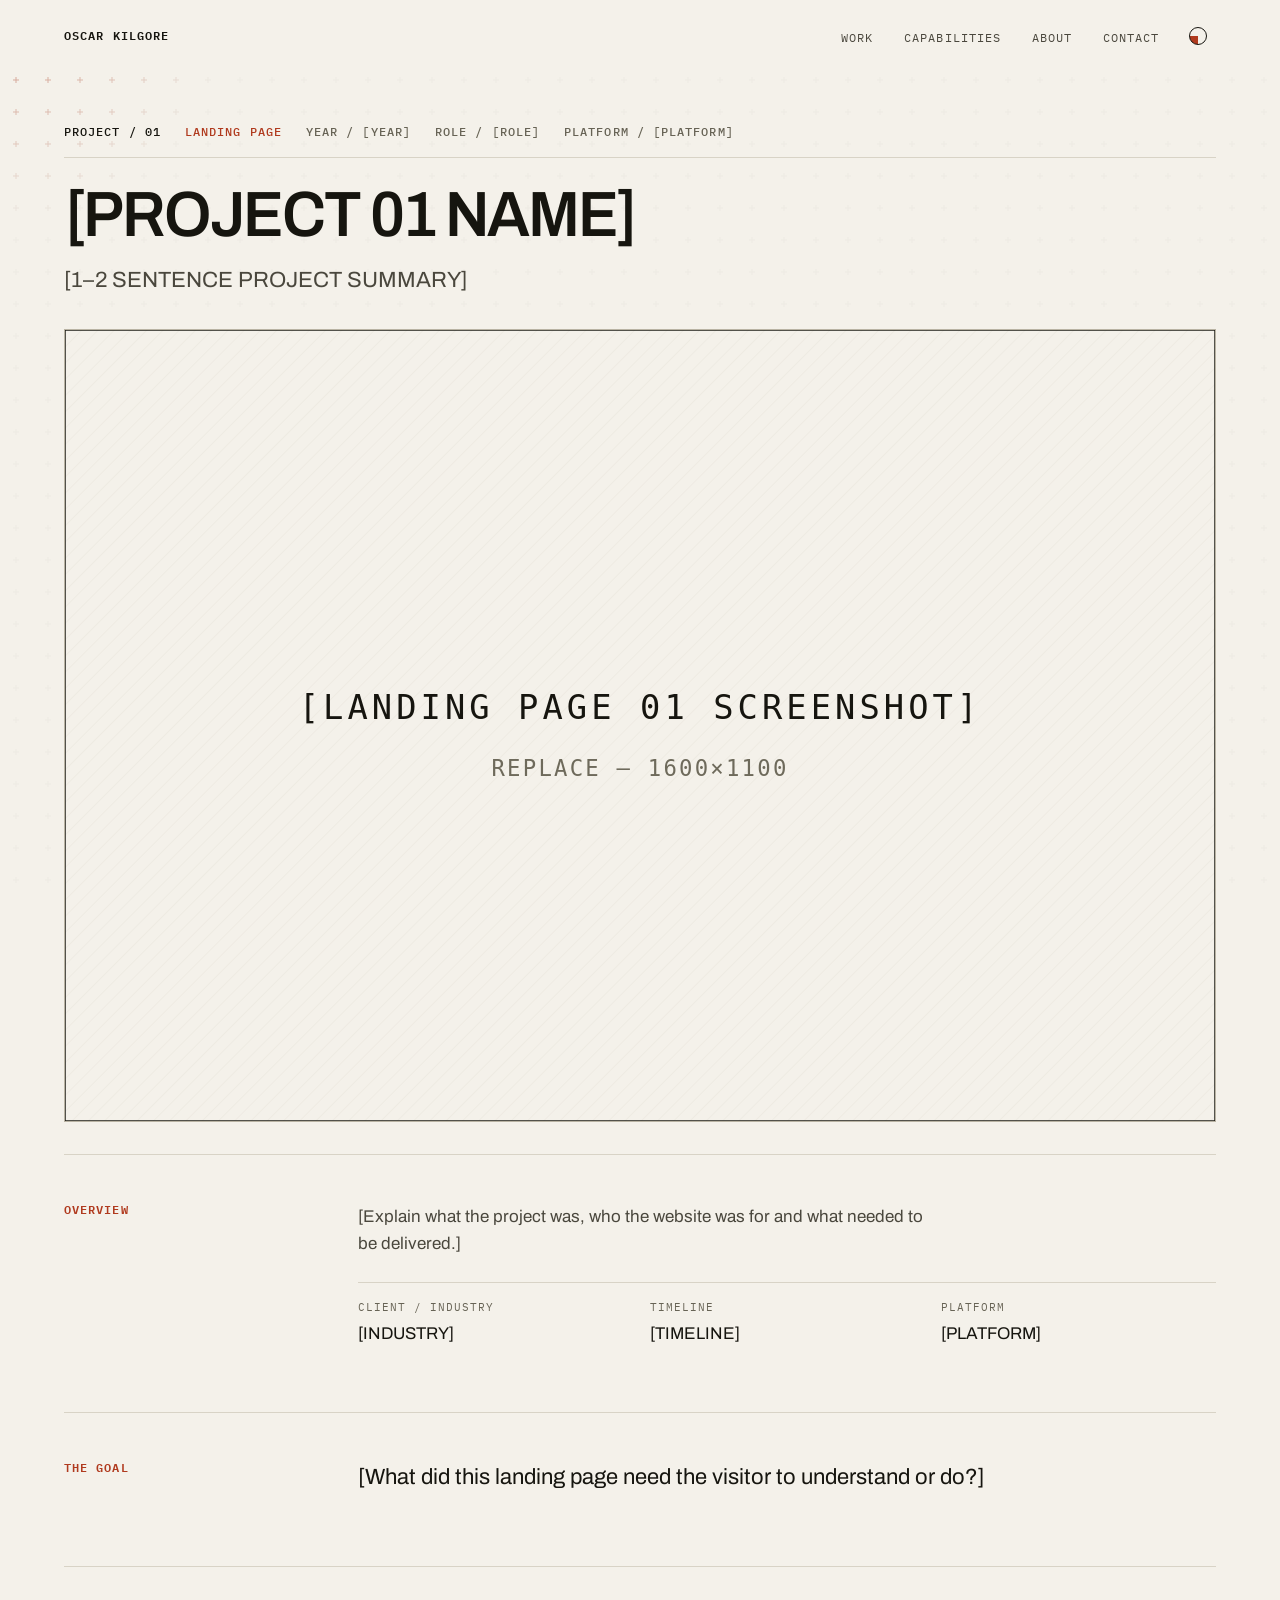
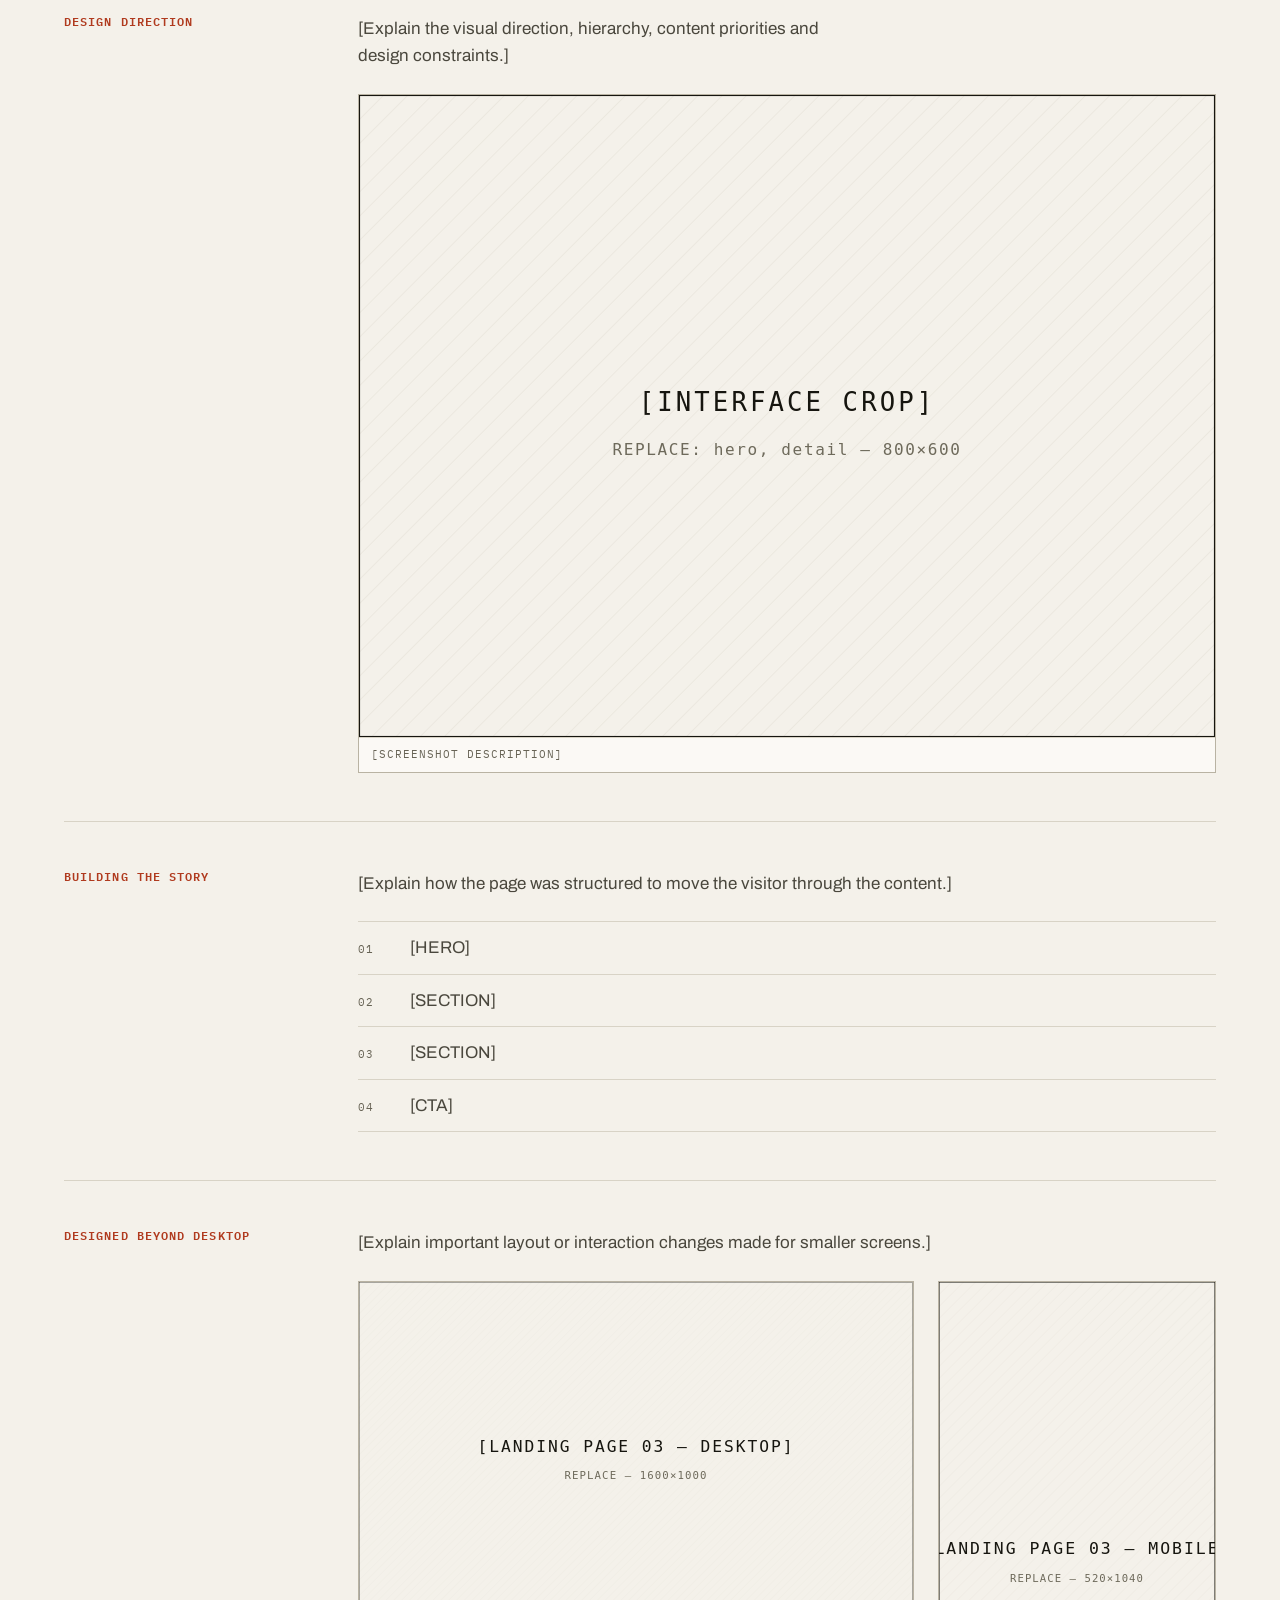
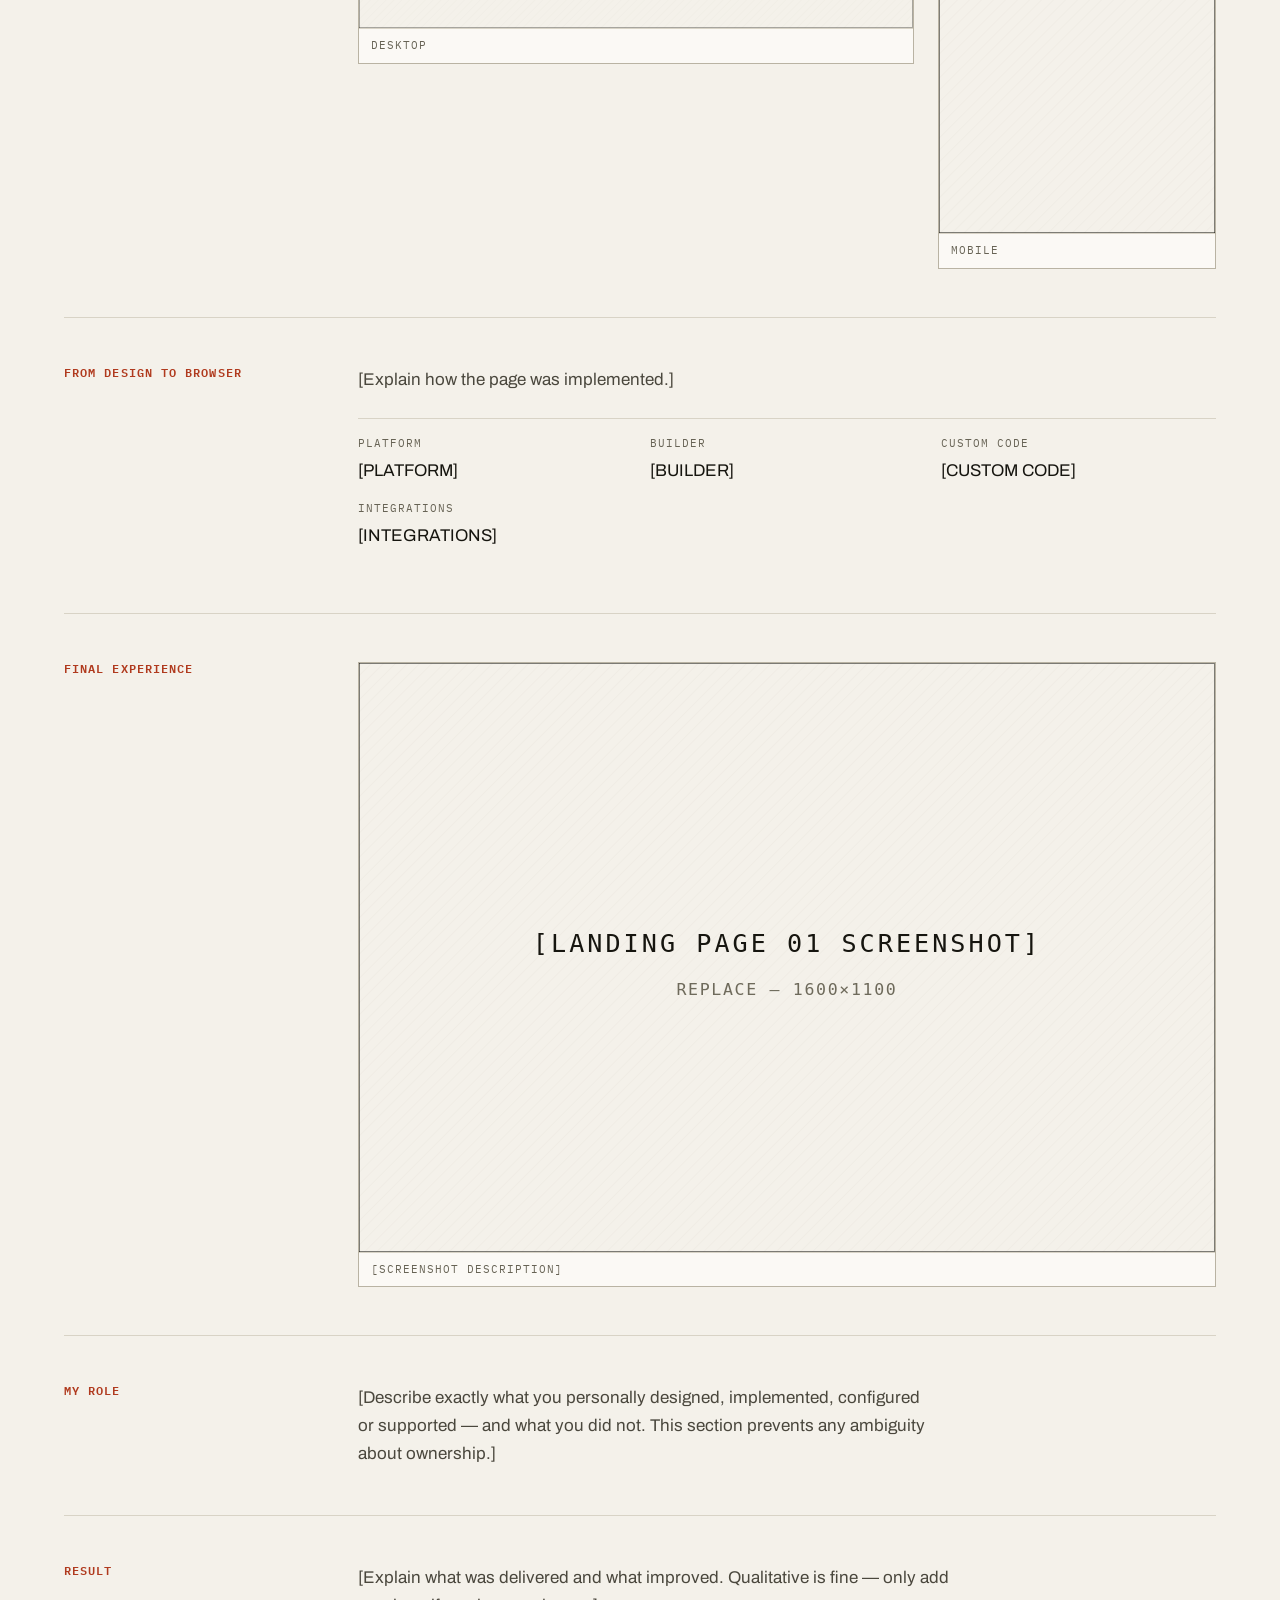
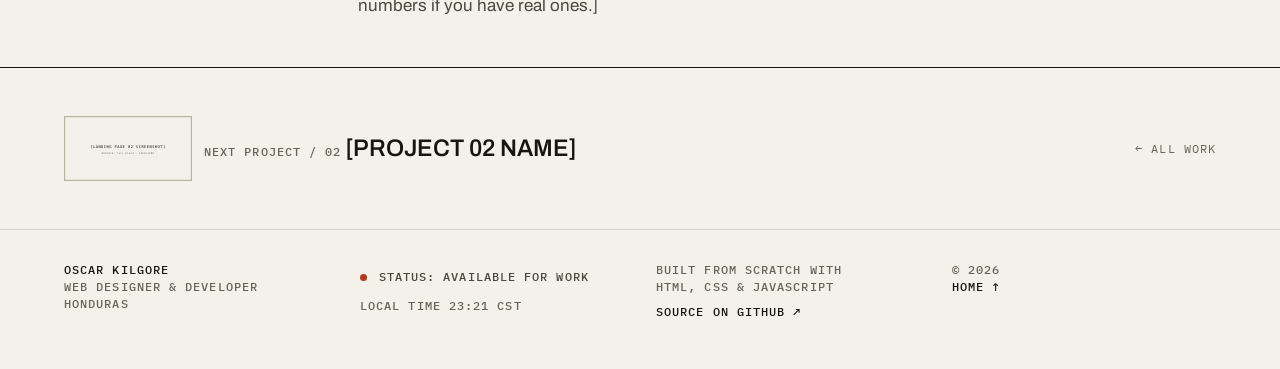
==== commit d8d82bac: "Fix theme wheel, invert pattern on dark, shrink spotlight, drop Auto The theme wheel was unusable. a" ====
--- a/projects/landing-page-01/index.html
+++ b/projects/landing-page-01/index.html
@@ -28,8 +28,11 @@
 <script>
   document.documentElement.classList.add('js');
   try {
+    // First visit follows the operating system; after that the stored
+    // choice wins. Set before first paint so no palette ever flashes.
     var t = localStorage.getItem('ok-theme');
-    if (t) document.documentElement.setAttribute('data-theme', t);
+    if (!t) t = matchMedia('(prefers-color-scheme: dark)').matches ? 'ink' : 'paper';
+    document.documentElement.setAttribute('data-theme', t);
   } catch (e) {}
 </script>
 </head>
@@ -64,8 +67,7 @@
         <div class="theme__panel" id="theme-panel" hidden data-theme-panel>
           <span class="theme__caption mono">Palette</span>
           <div class="theme__wheel" role="radiogroup" aria-label="Colour theme">
-            <button class="theme__option" type="button" role="radio" aria-checked="true" tabindex="0" data-theme-value="auto" style="--chip-paper:#f4f1ea;--chip-ink:#16150f;--chip-accent:#14130f"><span class="theme__chip" aria-hidden="true"></span>Auto</button>
-            <button class="theme__option" type="button" role="radio" aria-checked="false" tabindex="-1" data-theme-value="paper" style="--chip-paper:#f4f1ea;--chip-ink:#16150f;--chip-accent:#b03a1e"><span class="theme__chip" aria-hidden="true"></span>Paper</button>
+            <button class="theme__option" type="button" role="radio" aria-checked="true" tabindex="0" data-theme-value="paper" style="--chip-paper:#f4f1ea;--chip-ink:#16150f;--chip-accent:#b03a1e"><span class="theme__chip" aria-hidden="true"></span>Paper</button>
             <button class="theme__option" type="button" role="radio" aria-checked="false" tabindex="-1" data-theme-value="blueprint" style="--chip-paper:#eef1f5;--chip-ink:#10151c;--chip-accent:#2b4a9b"><span class="theme__chip" aria-hidden="true"></span>Blueprint</button>
             <button class="theme__option" type="button" role="radio" aria-checked="false" tabindex="-1" data-theme-value="moss" style="--chip-paper:#f2f0e6;--chip-ink:#14170f;--chip-accent:#3f6b3a"><span class="theme__chip" aria-hidden="true"></span>Moss</button>
             <button class="theme__option" type="button" role="radio" aria-checked="false" tabindex="-1" data-theme-value="ink" style="--chip-paper:#14130f;--chip-ink:#efebe0;--chip-accent:#e4643f"><span class="theme__chip" aria-hidden="true"></span>Ink</button>
--- a/assets/css/main.css
+++ b/assets/css/main.css
@@ -38,6 +38,9 @@
 
      --card-bg exists so Opening Hand cards have a guaranteed OPAQUE surface.
      The pattern must never show through a card.                            */
+  /* Dark palettes need a bigger step to read as texture at all, so the
+     strength is a token rather than a constant. Each palette sets it. */
+  --pattern-mix:       97%;
   --pattern:           transparent;   /* fallback: no pattern at all */
   --pattern-sunk:      transparent;
   --card-bg:           var(--paper-raised);
@@ -119,11 +122,12 @@
     --paper-raised: #201e18;
     --ink:          #efebe0;
     --ink-2:        #b4ae9e;
-    --ink-3:        #8d8878;
+    --ink-3:        #948f7f;
     --rule:         #2e2c25;
     --rule-strong:  #45423a;
-    --accent:       #e4643f;
-    --accent-wash:  rgba(228, 100, 63, 0.11);
+    --accent:       #e56a47;
+    --accent-wash:  rgba(229, 106, 71, 0.11);
+    --pattern-mix:  94%;
   }
 }
 
@@ -155,6 +159,7 @@
   --rule-strong:  #b9b3a3;
   --accent:       #b03a1e;
   --accent-wash:  rgba(176, 58, 30, 0.08);
+  --pattern-mix:  97%;
 }
 
 /* Blueprint — cool grey paper, drafting-ink blue. */
@@ -169,6 +174,7 @@
   --rule-strong:  #a6b1c0;
   --accent:       #2b4a9b;
   --accent-wash:  rgba(43, 74, 155, 0.08);
+  --pattern-mix:  97%;
 }
 
 /* Moss — warm sand paper, deep green. */
@@ -183,6 +189,7 @@
   --rule-strong:  #b4b09c;
   --accent:       #3f6b3a;
   --accent-wash:  rgba(63, 107, 58, 0.09);
+  --pattern-mix:  97%;
 }
 
 /* Ink — warm dark, ember. */
@@ -192,11 +199,12 @@
   --paper-raised: #201e18;
   --ink:          #efebe0;
   --ink-2:        #b4ae9e;
-  --ink-3:        #8d8878;
+  --ink-3:        #948f7f;
   --rule:         #2e2c25;
   --rule-strong:  #45423a;
-  --accent:       #e4643f;
-  --accent-wash:  rgba(228, 100, 63, 0.11);
+  --accent:       #e56a47;
+  --accent-wash:  rgba(229, 106, 71, 0.11);
+  --pattern-mix:  94%;
 }
 
 /* Carbon — cool near-black, signal amber. */
@@ -206,11 +214,12 @@
   --paper-raised: #1b2028;
   --ink:          #e6ebf2;
   --ink-2:        #a3adbb;
-  --ink-3:        #7e8995;
+  --ink-3:        #858f9b;
   --rule:         #262c35;
   --rule-strong:  #3a424e;
   --accent:       #e0a020;
   --accent-wash:  rgba(224, 160, 32, 0.11);
+  --pattern-mix:  94%;
 }
 
 /* --------------------------------------------------------------------------
@@ -462,7 +471,7 @@
 
 @supports (color: color-mix(in srgb, red 50%, blue)) {
   :root {
-    --pattern:      color-mix(in srgb, var(--paper) 97%, var(--ink));
-    --pattern-sunk: color-mix(in srgb, var(--paper-sunk) 97%, var(--ink));
+    --pattern:      color-mix(in srgb, var(--paper) var(--pattern-mix), var(--ink));
+    --pattern-sunk: color-mix(in srgb, var(--paper-sunk) var(--pattern-mix), var(--ink));
   }
 }
--- a/assets/css/atmosphere.css
+++ b/assets/css/atmosphere.css
@@ -24,7 +24,11 @@
 .atmos {
   position: fixed;
   inset: 0;
-  z-index: 0;
+  /* Behind everything. This MUST stay negative: an earlier version used
+     z-index 0 and lifted .masthead/main/.colophon to 1 to sit above it,
+     which silently overrode the masthead's position:sticky and z-index:100
+     and left the theme panel buried under the page. */
+  z-index: -1;
   pointer-events: none;
   overflow: hidden;
 
@@ -52,9 +56,9 @@
   position: absolute;
   top: 0;
   left: 0;
-  inline-size: 900px;
-  block-size: 900px;
-  margin: -450px 0 0 -450px;
+  inline-size: 630px;
+  block-size: 630px;
+  margin: -315px 0 0 -315px;
   background: radial-gradient(
     circle closest-side,
     var(--accent) 0%,
@@ -85,11 +89,6 @@
 
 .section--sunk > * { position: relative; }
 
-/* Content sits above the fixed layer. */
-.masthead,
-main,
-.colophon { position: relative; z-index: 1; }
-
 /* --------------------------------------------------------------------------
    Touch / no-pointer: the glow parks at per-section positions instead of
    following anything. atmosphere.js sets --glow-x/--glow-y on scroll into
@@ -99,9 +98,9 @@
 
 @media (hover: none), (pointer: coarse) {
   .atmos__glow {
-    inline-size: 120vmax;
-    block-size: 120vmax;
-    margin: calc(-60vmax) 0 0 calc(-60vmax);
+    inline-size: 84vmax;
+    block-size: 84vmax;
+    margin: calc(-42vmax) 0 0 calc(-42vmax);
     opacity: 0.4;
     transition: transform 1.2s var(--ease-in-out);
     will-change: auto;
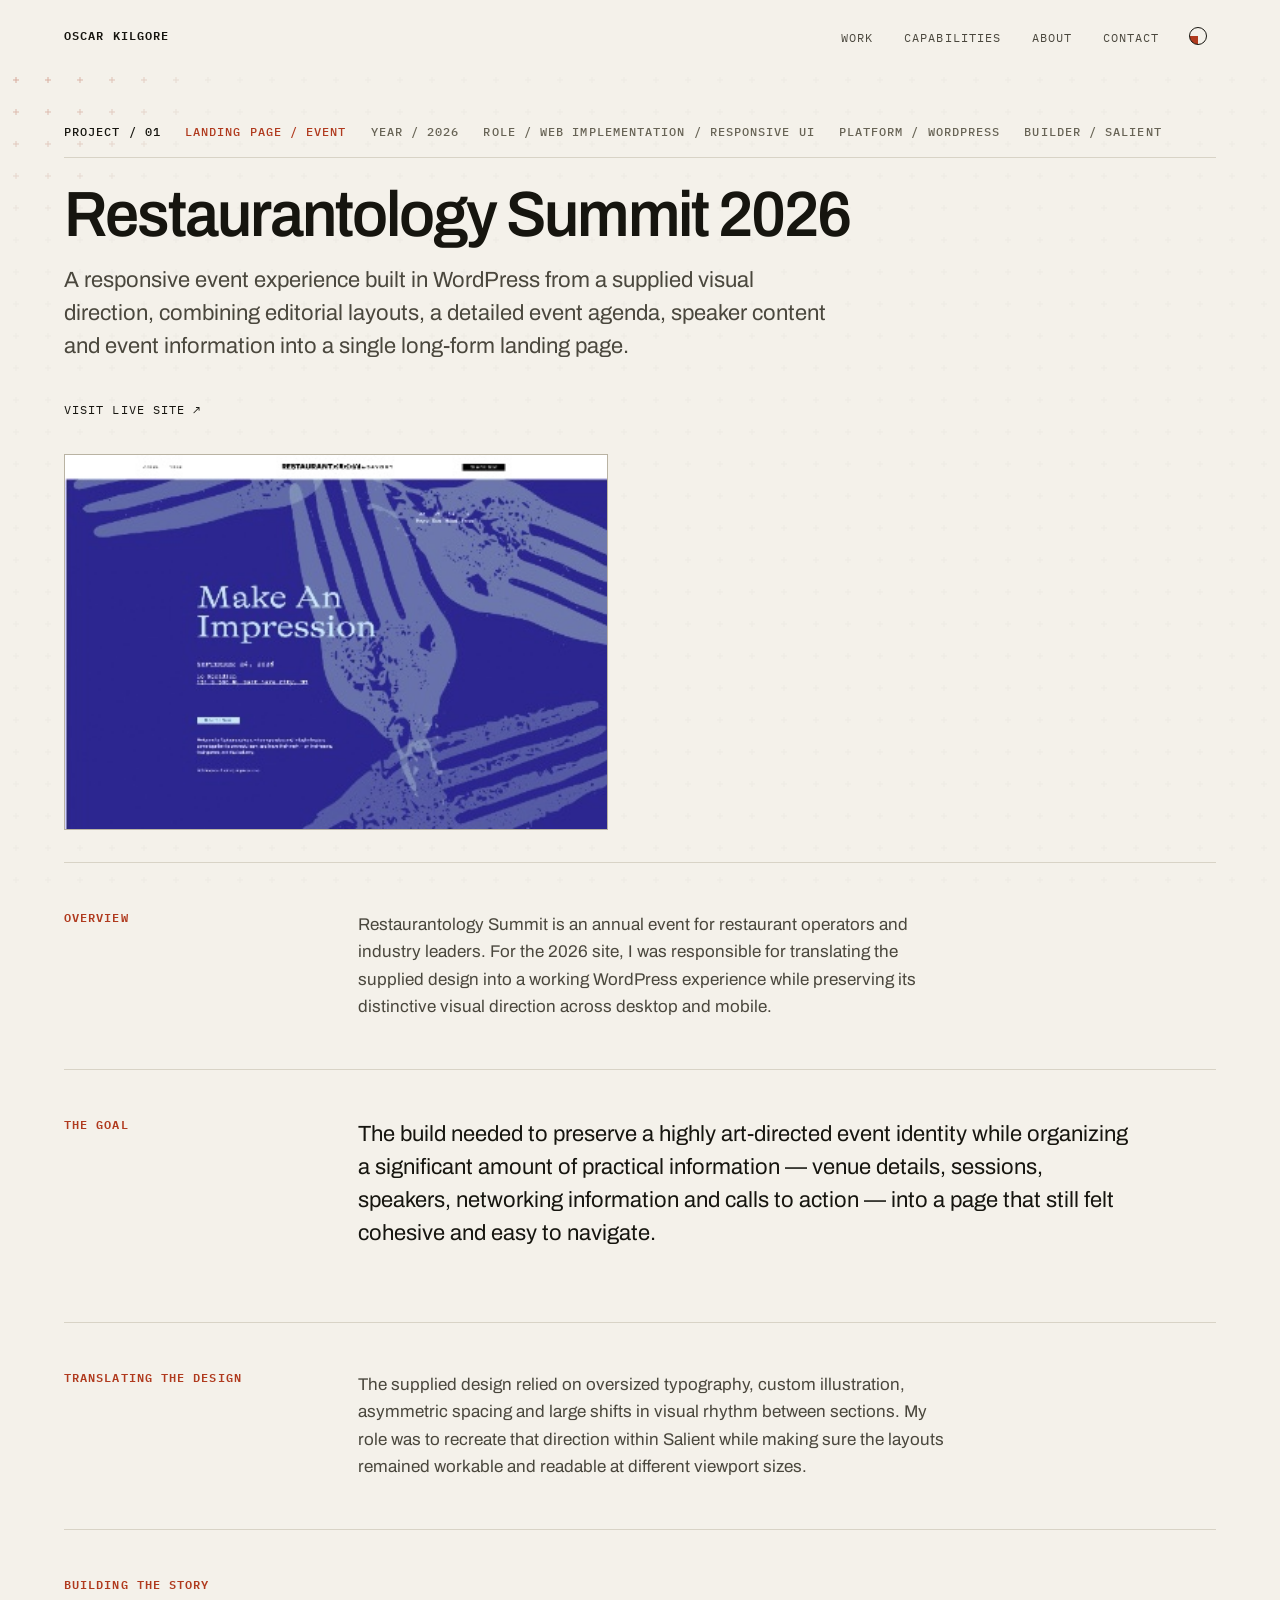
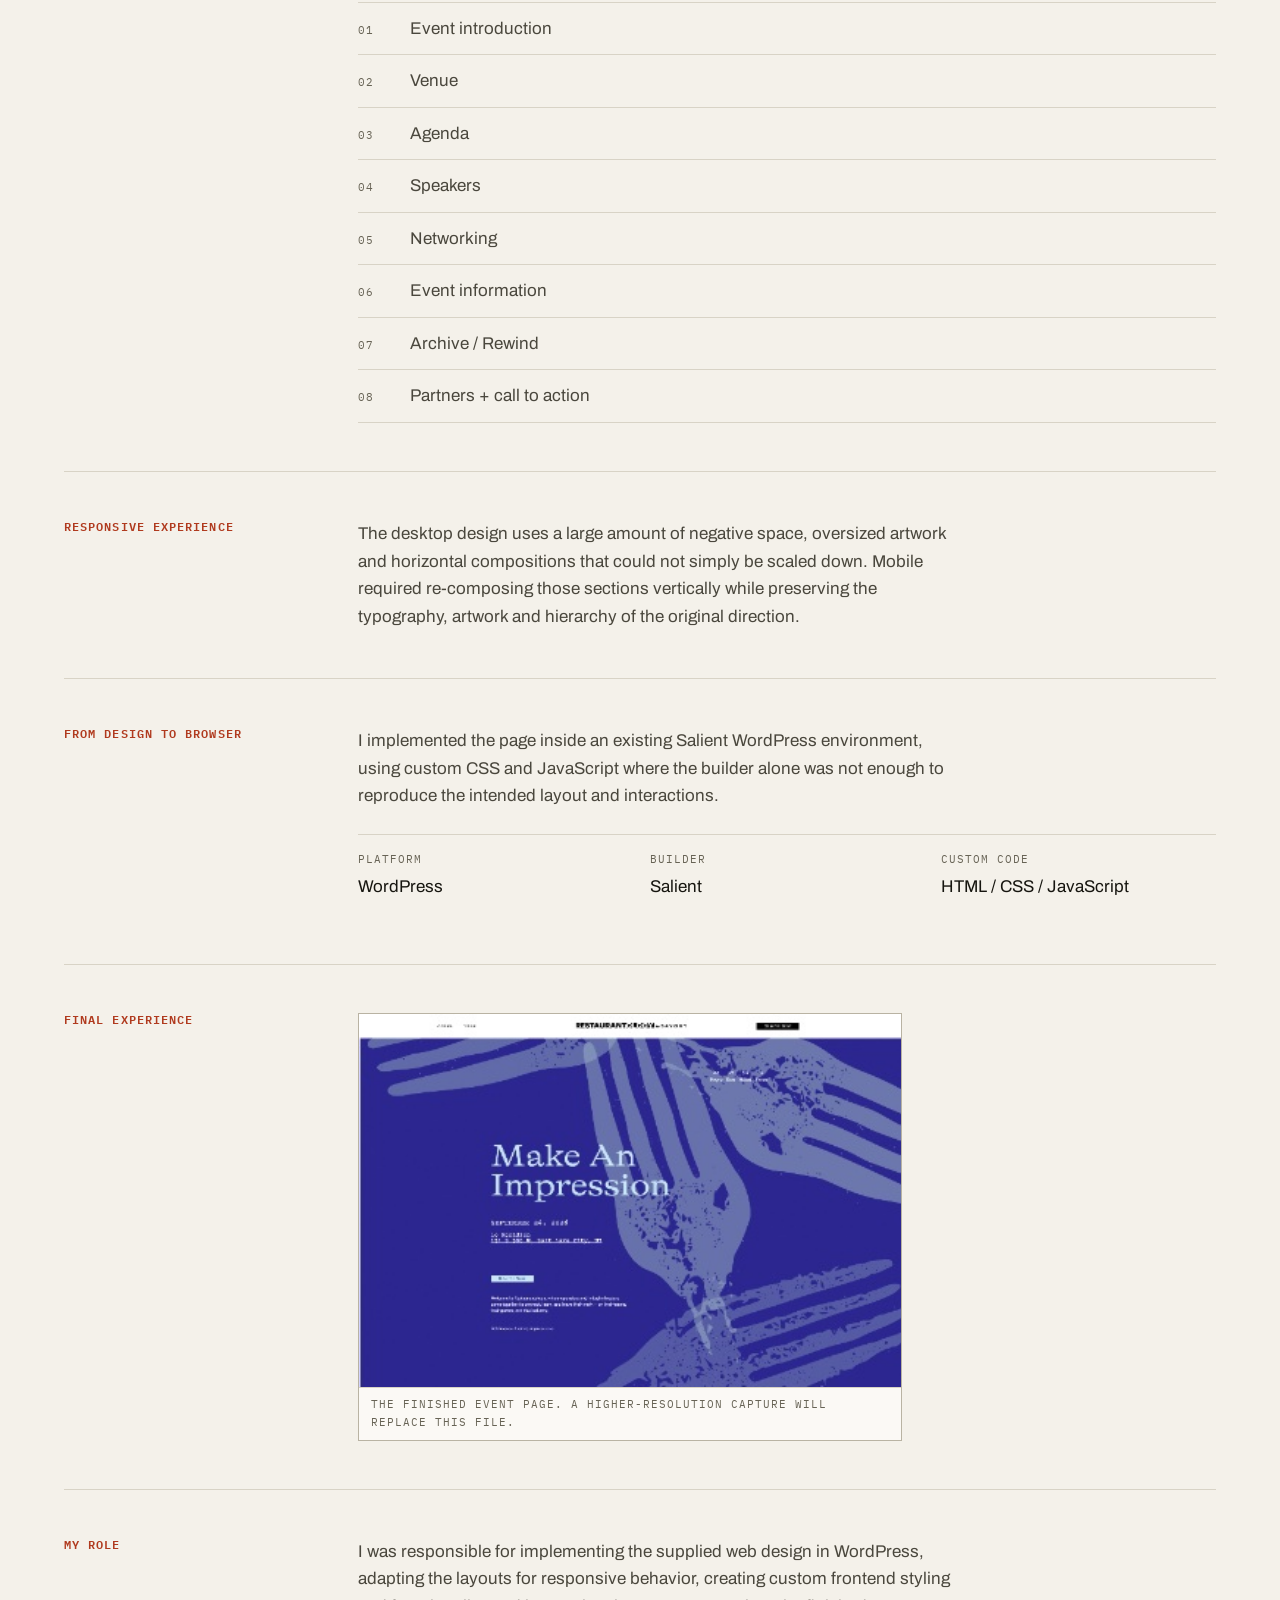
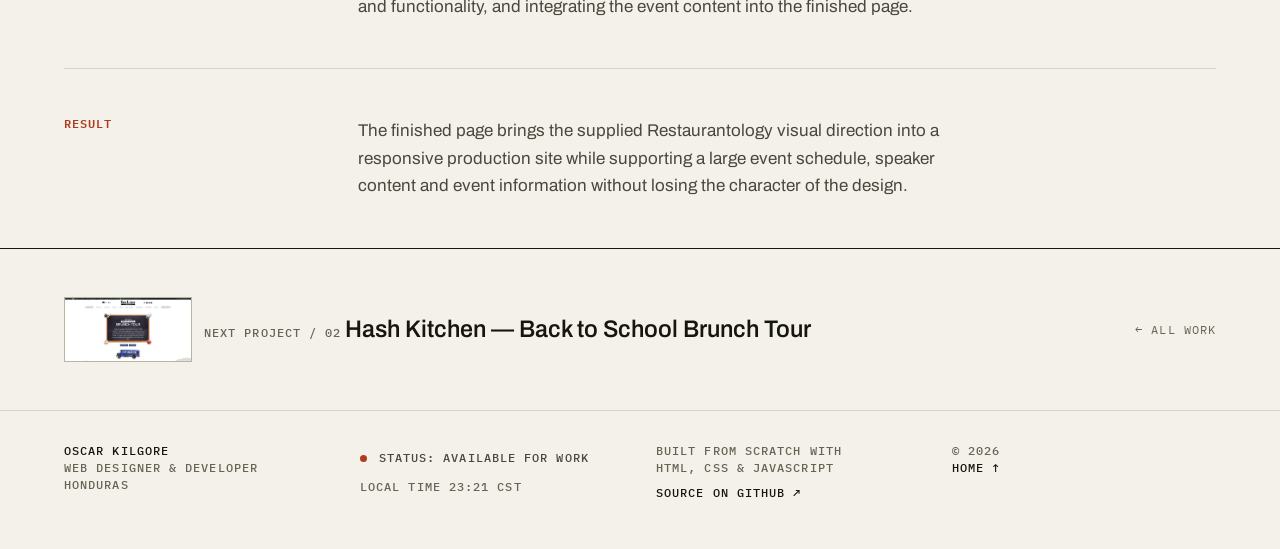
==== commit 76566a53: "Populate the portfolio with the five real projects Replaces every project placeholder with real cont" ====
--- a/projects/landing-page-01/index.html
+++ b/projects/landing-page-01/index.html
@@ -4,14 +4,15 @@
 <meta charset="utf-8">
 <meta name="viewport" content="width=device-width, initial-scale=1">
 
-<title>[PROJECT 01 NAME] — Landing page — Oscar Kilgore</title>
-<meta name="description" content="[ONE-SENTENCE PROJECT SUMMARY] — landing page designed and built by Oscar Kilgore.">
+<title>Restaurantology Summit 2026 — Oscar Kilgore</title>
+<meta name="description" content="A responsive event experience built in WordPress from a supplied visual direction, combining editorial layouts, a detailed event agenda, speaker content and event information into a single long-form landing page.">
 <meta name="author" content="Oscar Kilgore">
 
 <!-- TODO: set the canonical once the domain is live. -->
 <link rel="canonical" href="https://example.com/projects/landing-page-01/">
 <meta property="og:type" content="article">
-<meta property="og:title" content="[PROJECT 01 NAME] — Oscar Kilgore">
+<meta property="og:title" content="Restaurantology Summit 2026 — Oscar Kilgore">
+<meta property="og:description" content="A responsive event experience built in WordPress from a supplied visual direction, combining editorial layouts, a detailed event agenda, speaker content and event information into a single long-form landing page.">
 <meta name="theme-color" content="#f4f1ea" media="(prefers-color-scheme: light)">
 <meta name="theme-color" content="#14130f" media="(prefers-color-scheme: dark)">
 
@@ -70,9 +71,10 @@
             <button class="theme__option" type="button" role="radio" aria-checked="true" tabindex="0" data-theme-value="paper" style="--chip-paper:#f4f1ea;--chip-ink:#16150f;--chip-accent:#b03a1e"><span class="theme__chip" aria-hidden="true"></span>Paper</button>
             <button class="theme__option" type="button" role="radio" aria-checked="false" tabindex="-1" data-theme-value="blueprint" style="--chip-paper:#eef1f5;--chip-ink:#10151c;--chip-accent:#2b4a9b"><span class="theme__chip" aria-hidden="true"></span>Blueprint</button>
             <button class="theme__option" type="button" role="radio" aria-checked="false" tabindex="-1" data-theme-value="moss" style="--chip-paper:#f2f0e6;--chip-ink:#14170f;--chip-accent:#3f6b3a"><span class="theme__chip" aria-hidden="true"></span>Moss</button>
-            <button class="theme__option" type="button" role="radio" aria-checked="false" tabindex="-1" data-theme-value="ink" style="--chip-paper:#14130f;--chip-ink:#efebe0;--chip-accent:#e4643f"><span class="theme__chip" aria-hidden="true"></span>Ink</button>
+            <button class="theme__option" type="button" role="radio" aria-checked="false" tabindex="-1" data-theme-value="ink" style="--chip-paper:#14130f;--chip-ink:#efebe0;--chip-accent:#e56a47"><span class="theme__chip" aria-hidden="true"></span>Ink</button>
             <button class="theme__option" type="button" role="radio" aria-checked="false" tabindex="-1" data-theme-value="carbon" style="--chip-paper:#0f1216;--chip-ink:#e6ebf2;--chip-accent:#e0a020"><span class="theme__chip" aria-hidden="true"></span>Carbon</button>
           </div>
+          <p class="theme__note mono">Five palettes, eleven custom properties. No component knows a theme exists.</p>
         </div>
       </div>
     </div>
@@ -81,23 +83,25 @@
 
 <main id="main">
 
-  <!-- ======================================================================
-       Project hero
-       ====================================================================== -->
   <section class="pp-hero shell">
     <p class="pp-hero__meta mono">
       <span class="mono--ink">Project / 01</span>
-      <span class="mono--accent">Landing page</span>
-      <span>Year / [YEAR]</span>
-      <span>Role / [ROLE]</span>
-      <span>Platform / [PLATFORM]</span>
+      <span class="mono--accent">Landing page / Event</span>
+      <span>Year / 2026</span>
+      <span>Role / Web implementation / Responsive UI</span>
+      <span>Platform / WordPress</span>
+      <span>Builder / Salient</span>
     </p>
 
-    <h1 class="pp-hero__title">[PROJECT 01 NAME]</h1>
-    <p class="pp-hero__summary">[1–2 SENTENCE PROJECT SUMMARY]</p>
-
-    <figure class="shot pp-hero__shot">
-      <img src="../../assets/images/placeholders/landing-01.svg" alt="Placeholder: landing page 01 hero screenshot" width="1600" height="1100" fetchpriority="high" decoding="async">
+    <h1 class="pp-hero__title">Restaurantology Summit 2026</h1>
+    <p class="pp-hero__summary">A responsive event experience built in WordPress from a supplied visual direction, combining editorial layouts, a detailed event agenda, speaker content and event information into a single long-form landing page.</p>
+
+    <p class="pp-hero__live">
+      <a class="link" href="https://restaurantologysummit.com/" target="_blank" rel="noopener noreferrer" data-cursor="external">Visit live site <span aria-hidden="true">↗</span></a>
+    </p>
+
+    <figure class="shot pp-hero__shot shot--source-small">
+      <img src="../../assets/images/projects/landing-01-restaurantology.jpg" alt="Restaurantology Summit 2026" width="369" height="254" fetchpriority="high" decoding="async">
     </figure>
   </section>
 
@@ -108,97 +112,76 @@
       <h2 class="pp-section__title">Overview</h2>
       <div class="pp-section__content">
         <div class="pp-prose">
-        <p>[Explain what the project was, who the website was for and what needed to be delivered.]</p>
+          <p>Restaurantology Summit is an annual event for restaurant operators and industry leaders. For the 2026 site, I was responsible for translating the supplied design into a working WordPress experience while preserving its distinctive visual direction across desktop and mobile.</p>
+        </div>
+        <!-- TODO: add client / project context once confirmed with Oscar. -->
+      </div>
+    </div>
+  </section>
+
+  <section class="pp-section">
+    <div class="pp-section__inner">
+      <h2 class="pp-section__title">The goal</h2>
+      <div class="pp-section__content">
+        <p class="pp-section__lead">The build needed to preserve a highly art-directed event identity while organizing a significant amount of practical information — venue details, sessions, speakers, networking information and calls to action — into a page that still felt cohesive and easy to navigate.</p>
+      </div>
+    </div>
+  </section>
+
+  <section class="pp-section">
+    <div class="pp-section__inner">
+      <h2 class="pp-section__title">Translating the design</h2>
+      <div class="pp-section__content">
+        <div class="pp-prose">
+          <p>The supplied design relied on oversized typography, custom illustration, asymmetric spacing and large shifts in visual rhythm between sections. My role was to recreate that direction within Salient while making sure the layouts remained workable and readable at different viewport sizes.</p>
+        </div>
+      </div>
+    </div>
+  </section>
+
+  <section class="pp-section">
+    <div class="pp-section__inner">
+      <h2 class="pp-section__title">Building the story</h2>
+      <div class="pp-section__content">
+        <ol class="pp-structure">
+          <li data-step="01">Event introduction</li>
+          <li data-step="02">Venue</li>
+          <li data-step="03">Agenda</li>
+          <li data-step="04">Speakers</li>
+          <li data-step="05">Networking</li>
+          <li data-step="06">Event information</li>
+          <li data-step="07">Archive / Rewind</li>
+          <li data-step="08">Partners + call to action</li>
+        </ol>
+      </div>
+    </div>
+  </section>
+
+  <section class="pp-section">
+    <div class="pp-section__inner">
+      <h2 class="pp-section__title">Responsive experience</h2>
+      <div class="pp-section__content">
+        <div class="pp-prose">
+          <p>The desktop design uses a large amount of negative space, oversized artwork and horizontal compositions that could not simply be scaled down. Mobile required re-composing those sections vertically while preserving the typography, artwork and hierarchy of the original direction.</p>
+        </div>
+        <!-- TODO: add a mobile screenshot. The supplied full-page mobile
+             capture is only 79px wide, which is too low-resolution to show. -->
+      </div>
+    </div>
+  </section>
+
+  <section class="pp-section">
+    <div class="pp-section__inner">
+      <h2 class="pp-section__title">From design to browser</h2>
+      <div class="pp-section__content">
+        <div class="pp-prose">
+          <p>I implemented the page inside an existing Salient WordPress environment, using custom CSS and JavaScript where the builder alone was not enough to reproduce the intended layout and interactions.</p>
         </div>
         <dl class="pp-facts">
-          <div><dt>Client / industry</dt><dd>[INDUSTRY]</dd></div>
-          <div><dt>Timeline</dt><dd>[TIMELINE]</dd></div>
-          <div><dt>Platform</dt><dd>[PLATFORM]</dd></div>
+          <div><dt>Platform</dt><dd>WordPress</dd></div>
+          <div><dt>Builder</dt><dd>Salient</dd></div>
+          <div><dt>Custom code</dt><dd>HTML / CSS / JavaScript</dd></div>
         </dl>
-        <!-- Delete any fact above that has no real value. -->
-      </div>
-    </div>
-  </section>
-
-  <section class="pp-section">
-    <div class="pp-section__inner">
-      <h2 class="pp-section__title">The goal</h2>
-      <div class="pp-section__content">
-        <p class="pp-section__lead">[What did this landing page need the visitor to understand or do?]</p>
-      </div>
-    </div>
-  </section>
-
-  <section class="pp-section">
-    <div class="pp-section__inner">
-      <h2 class="pp-section__title">Design direction</h2>
-      <div class="pp-section__content">
-        <div class="pp-prose">
-        <p>[Explain the visual direction, hierarchy, content priorities and design constraints.]</p>
-        </div>
-        <div class="pp-figures">
-          <figure class="shot">
-            <img src="../../assets/images/placeholders/hero-b.svg" alt="Placeholder: design detail" width="800" height="600" loading="lazy" decoding="async">
-            <figcaption>[SCREENSHOT DESCRIPTION]</figcaption>
-          </figure>
-        </div>
-      </div>
-    </div>
-  </section>
-
-  <section class="pp-section">
-    <div class="pp-section__inner">
-      <h2 class="pp-section__title">Building the story</h2>
-      <div class="pp-section__content">
-        <div class="pp-prose">
-        <p>[Explain how the page was structured to move the visitor through the content.]</p>
-        </div>
-        <ol class="pp-structure">
-          <li data-step="01">[HERO]</li>
-          <li data-step="02">[SECTION]</li>
-          <li data-step="03">[SECTION]</li>
-          <li data-step="04">[CTA]</li>
-        </ol>
-        <!-- Only list sections that actually exist on the page. -->
-      </div>
-    </div>
-  </section>
-
-  <section class="pp-section">
-    <div class="pp-section__inner">
-      <h2 class="pp-section__title">Designed beyond desktop</h2>
-      <div class="pp-section__content">
-        <div class="pp-prose">
-        <p>[Explain important layout or interaction changes made for smaller screens.]</p>
-        </div>
-        <div class="pp-figures pp-figures--pair">
-          <figure class="shot">
-            <img src="../../assets/images/placeholders/landing-03.svg" alt="Placeholder: desktop layout" width="1600" height="1000" loading="lazy" decoding="async">
-            <figcaption>Desktop</figcaption>
-          </figure>
-          <figure class="shot">
-            <img src="../../assets/images/placeholders/landing-03-mobile.svg" alt="Placeholder: mobile layout" width="520" height="1040" loading="lazy" decoding="async">
-            <figcaption>Mobile</figcaption>
-          </figure>
-        </div>
-        <!-- No mobile screenshot? Delete this whole section. -->
-      </div>
-    </div>
-  </section>
-
-  <section class="pp-section">
-    <div class="pp-section__inner">
-      <h2 class="pp-section__title">From design to browser</h2>
-      <div class="pp-section__content">
-        <div class="pp-prose">
-        <p>[Explain how the page was implemented.]</p>
-        </div>
-        <dl class="pp-facts">
-          <div><dt>Platform</dt><dd>[PLATFORM]</dd></div>
-          <div><dt>Builder</dt><dd>[BUILDER]</dd></div>
-          <div><dt>Custom code</dt><dd>[CUSTOM CODE]</dd></div>
-          <div><dt>Integrations</dt><dd>[INTEGRATIONS]</dd></div>
-        </dl>
       </div>
     </div>
   </section>
@@ -207,9 +190,9 @@
     <div class="pp-section__inner">
       <h2 class="pp-section__title">Final experience</h2>
       <div class="pp-section__content">
-        <figure class="shot">
-          <img src="../../assets/images/placeholders/landing-01.svg" alt="Placeholder: finished landing page" width="1600" height="1100" loading="lazy" decoding="async">
-          <figcaption>[SCREENSHOT DESCRIPTION]</figcaption>
+        <figure class="shot shot--source-small">
+          <img src="../../assets/images/projects/landing-01-restaurantology.jpg" alt="Restaurantology Summit 2026 event landing page" width="369" height="254" loading="lazy" decoding="async">
+          <figcaption>The finished event page. A higher-resolution capture will replace this file.</figcaption>
         </figure>
       </div>
     </div>
@@ -220,7 +203,7 @@
       <h2 class="pp-section__title">My role</h2>
       <div class="pp-section__content">
         <div class="pp-prose">
-        <p>[Describe exactly what you personally designed, implemented, configured or supported — and what you did not. This section prevents any ambiguity about ownership.]</p>
+          <p>I was responsible for implementing the supplied web design in WordPress, adapting the layouts for responsive behavior, creating custom frontend styling and functionality, and integrating the event content into the finished page.</p>
         </div>
       </div>
     </div>
@@ -231,24 +214,21 @@
       <h2 class="pp-section__title">Result</h2>
       <div class="pp-section__content">
         <div class="pp-prose">
-        <p>[Explain what was delivered and what improved. Qualitative is fine — only add numbers if you have real ones.]</p>
+          <p>The finished page brings the supplied Restaurantology visual direction into a responsive production site while supporting a large event schedule, speaker content and event information without losing the character of the design.</p>
         </div>
       </div>
     </div>
   </section>
   </div>
 
-  <!-- ======================================================================
-       Project navigation
-       ====================================================================== -->
   <nav class="pp-next shell" aria-label="Project navigation">
     <a class="pp-next__link" href="../../projects/landing-page-02/">
       <figure class="shot pp-next__shot">
-        <img src="../../assets/images/placeholders/landing-02.svg" alt="Placeholder: landing page 02 screenshot" width="2400" height="1200" loading="lazy" decoding="async">
+        <img src="../../assets/images/projects/landing-02-hash.jpg" alt="Hash Kitchen — Back to School Brunch Tour" width="1167" height="584" loading="lazy" decoding="async">
       </figure>
       <span>
         <span class="mono">Next project / 02</span>
-        <span class="pp-next__title">[PROJECT 02 NAME]</span>
+        <span class="pp-next__title">Hash Kitchen — Back to School Brunch Tour</span>
       </span>
     </a>
     <a class="pp-next__all" href="../../index.html#work"><span aria-hidden="true">←</span> All work</a>
@@ -265,11 +245,12 @@
     </div>
     <div>
       <p class="mono colophon__status"><span class="pip" aria-hidden="true"></span>Status: available for work</p>
+      <p class="mono" data-bugs-resolved hidden>Bugs / 1 resolved</p>
       <p class="mono mt-2">Local time <span data-local-time>—</span></p>
     </div>
     <div>
       <p class="mono">Built from scratch with<br>HTML, CSS &amp; JavaScript</p>
-      <p class="mono mt-2"><a class="link" href="https://github.com/Oskr10/okilgore" target="_blank" rel="noopener" data-cursor="external">Source on GitHub ↗</a></p>
+      <p class="mono mt-2"><a class="link" href="https://github.com/Oskr10/okilgore" target="_blank" rel="noopener noreferrer" data-cursor="external">Source on GitHub ↗</a></p>
     </div>
     <div>
       <p class="mono">&copy; <span data-year>2026</span></p>
--- a/assets/css/components.css
+++ b/assets/css/components.css
@@ -1114,7 +1114,9 @@
 /* --- 03 pairs desktop with mobile --------------------------------------- */
 
 .project__pair { position: relative; }
-.project__pair-mobile { margin-top: var(--sp-4); max-inline-size: 60%; }
+/* Capped near the 108px native width of the supplied crop at every size,
+   not just on desktop — it is a reference detail, not a hero image. */
+.project__pair-mobile { margin-top: var(--sp-4); max-inline-size: min(60%, 8rem); }
 
 /* --------------------------------------------------------------------------
    More work — the two full websites
@@ -1255,3 +1257,21 @@
 }
 
 .contact__label { margin-bottom: var(--sp-4); }
+
+/* --------------------------------------------------------------------------
+   Source-resolution caps
+   --------------------------------------------------------------------------
+   Some supplied screenshots are narrower than the slot they occupy. Rather
+   than upscale them into a soft, obviously-stretched image, the rendered
+   width is capped near the native size and the figure is aligned to the end
+   of its slot so the composition still reads.
+
+   These caps exist because of the source file, not the design. When a
+   higher-resolution capture replaces the image, remove the modifier and the
+   layout returns to full width with no other change.
+   -------------------------------------------------------------------------- */
+
+.shot--source-small {
+  max-inline-size: 34rem;   /* ~544px against a 369px source */
+  margin-inline-start: auto;
+}
--- a/assets/css/responsive.css
+++ b/assets/css/responsive.css
@@ -257,7 +257,9 @@
     right: 0;
     bottom: -8%;
     inline-size: 26%;
-    max-inline-size: none;
+    /* The supplied mobile crop is 108px wide. Capping near native keeps it
+       crisp; it is a reference detail, not a hero image. */
+    max-inline-size: 8rem;
     margin-top: 0;
     z-index: 2;
   }
--- a/assets/css/project-page.css
+++ b/assets/css/project-page.css
@@ -195,3 +195,33 @@
 
   .pp-next__link { grid-template-columns: 8rem 1fr; }
 }
+
+/* --------------------------------------------------------------------------
+   Additions for real project content
+   -------------------------------------------------------------------------- */
+
+.pp-hero__live { margin-bottom: var(--sp-6); }
+
+.pp-hero__live a {
+  font-family: var(--font-mono);
+  font-size: var(--fs-mono);
+  letter-spacing: var(--tracking-mono);
+  text-transform: uppercase;
+}
+
+/* Notes under a figure or diagram — quieter than body copy. */
+.pp-caption {
+  margin-top: var(--sp-3);
+  color: var(--ink-3);
+  text-transform: none;
+  letter-spacing: 0.02em;
+  line-height: 1.5;
+}
+
+/* Native width of the supplied Cresco mobile crop is 108px. Shown at size
+   rather than upscaled; it is a reference detail beside the desktop view. */
+.shot--source-tiny { max-inline-size: 7rem; }
+
+@media (min-width: 48em) {
+  .pp-figures--pair { align-items: end; }
+}
